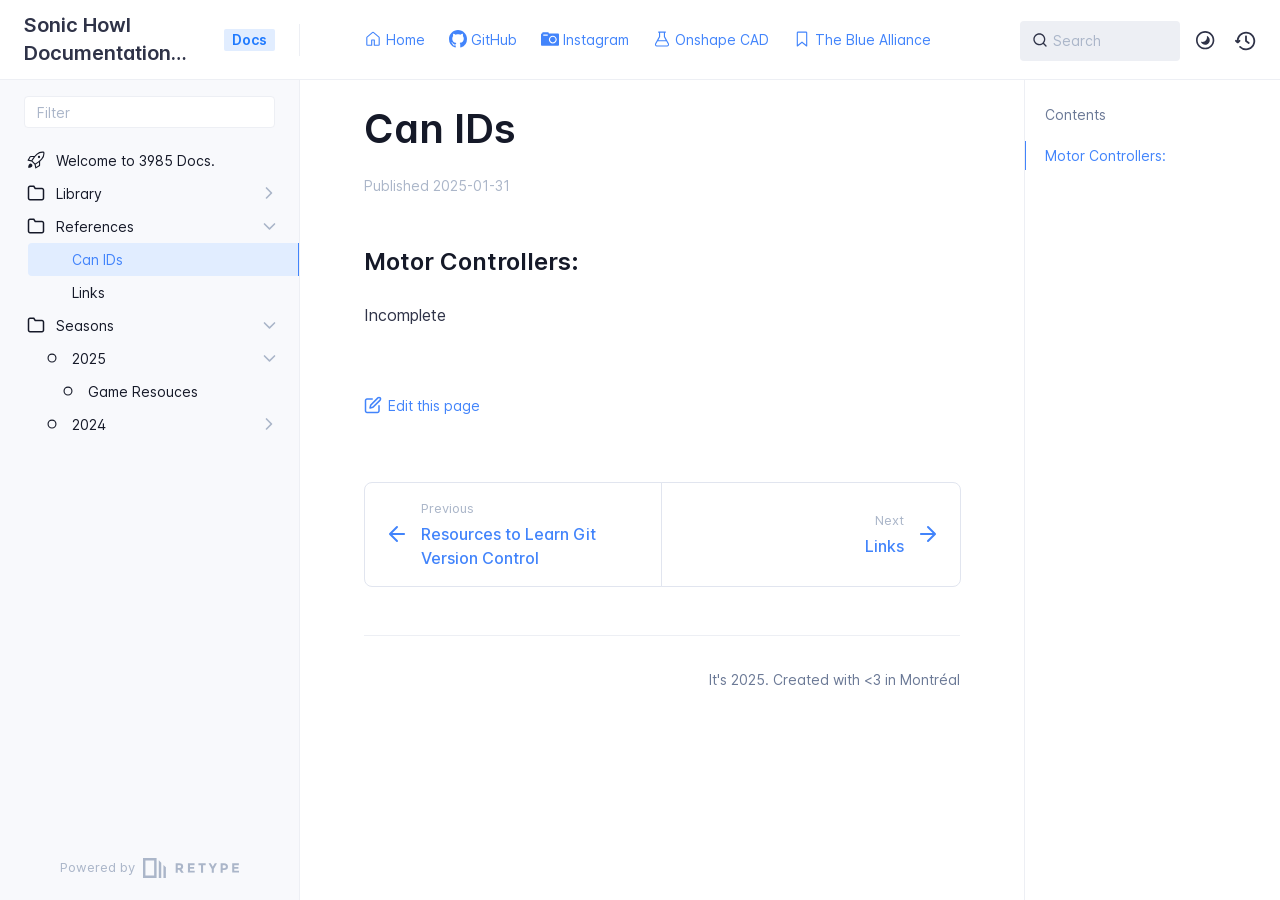
==== references/can-ids/index.html @ 354188f5 "Refreshes Retype-generated documentation. Process triggered by magnite5." ====
<!DOCTYPE html>
<html lang="en" class="h-full">
<head>
    <meta charset="UTF-8">
    <meta name="viewport" content="width=device-width,initial-scale=1">
    <meta name="turbo-cache-control" content="no-cache" data-turbo-track="reload" data-track-token="3.6.0.793923446191">

    <!-- See retype.com -->
    <meta name="generator" content="Retype 3.6.0">

    <!-- Primary Meta Tags -->
    <title>Can IDs</title>
    <meta name="title" content="Can IDs">
    <meta name="description" content="Incomplete">

    <!-- Canonical -->
    <link rel="canonical" href="https://docs.frc3985.ca/references/can-ids/">

    <!-- Open Graph / Facebook -->
    <meta property="og:type" content="website">
    <meta property="og:url" content="https://docs.frc3985.ca/references/can-ids/">
    <meta property="og:title" content="Can IDs">
    <meta property="og:description" content="Incomplete">

    <!-- Twitter -->
    <meta property="twitter:card" content="summary_large_image">
    <meta property="twitter:url" content="https://docs.frc3985.ca/references/can-ids/">
    <meta property="twitter:title" content="Can IDs">
    <meta property="twitter:description" content="Incomplete">

    <script data-cfasync="false">(function () { var el = document.documentElement, m = localStorage.getItem("doc_theme"), wm = window.matchMedia; if (m === "dark" || (!m && wm && wm("(prefers-color-scheme: dark)").matches)) { el.classList.add("dark") } else { el.classList.remove("dark") } })();</script>

    <link href="../../static/favicon.ico" rel="icon">
    <link href="../../resources/css/retype.css?v=3.6.0.793923446191" rel="stylesheet">

    <script data-cfasync="false" src="../../resources/js/config.js?v=3.6.0.793923446191" data-turbo-eval="false" defer></script>
    <script data-cfasync="false" src="../../resources/js/retype.js?v=3.6.0" data-turbo-eval="false" defer></script>
    <script id="lunr-js" data-cfasync="false" src="../../resources/js/lunr.js?v=3.6.0.793923446191" data-turbo-eval="false" defer></script>
</head>
<body>
    <div id="docs-app" class="relative text-base antialiased text-gray-700 bg-white font-body dark:bg-dark-850 dark:text-dark-300">
        <div class="absolute bottom-0 left-0 bg-gray-100 dark:bg-dark-800" style="top: 5rem; right: 50%"></div>
    
        <header id="docs-site-header" class="sticky top-0 z-30 flex w-full h-16 bg-white border-b border-gray-200 md:h-20 dark:bg-dark-850 dark:border-dark-650">
            <div class="container relative flex items-center justify-between pr-6 grow md:justify-start">
                <!-- Mobile menu button skeleton -->
                <button v-cloak class="skeleton docs-mobile-menu-button flex items-center justify-center shrink-0 overflow-hidden dark:text-white focus:outline-none rounded-full w-10 h-10 ml-3.5 md:hidden"><svg xmlns="http://www.w3.org/2000/svg" class="mb-px shrink-0" width="24" height="24" viewBox="0 0 24 24" role="presentation" style="margin-bottom: 0px;"><g fill="currentColor"><path d="M2 4h20v2H2zM2 11h20v2H2zM2 18h20v2H2z"></path></g></svg></button>
                <div v-cloak id="docs-sidebar-toggle"></div>
        
                <!-- Logo -->
                <div class="flex items-center justify-between h-full py-2 md:w-75">
                    <div class="flex items-center px-2 md:px-6">
                        <a id="docs-site-logo" href="../../" class="flex items-center leading-snug text-xl">
                            <span class="dark:text-white font-semibold line-clamp-1 md:line-clamp-2">Sonic Howl Documentation Page for First Robotics Competition</span>
                        </a><span class="hidden px-2 py-1 ml-4 text-sm font-semibold leading-none text-root-logo-label-text bg-root-logo-label-bg rounded-sm md:inline-block">Docs</span>
                    </div>
        
                    <span class="hidden h-8 border-r md:inline-block dark:border-dark-650"></span>
                </div>
        
                <div class="flex justify-between md:grow">
                    <!-- Top Nav -->
                    <nav class="hidden md:flex">
                        <ul class="flex flex-col mb-4 md:pl-16 md:mb-0 md:flex-row md:items-center">
                            <li class="mr-6">
                                <a class="py-2 md:mb-0 inline-flex items-center text-sm whitespace-nowrap transition-colors duration-200 ease-linear md:text-blue-500 dark:text-blue-400 hover:text-blue-800 dark:hover:text-blue-200" href="./">
                                    <svg xmlns="http://www.w3.org/2000/svg" class="mb-px mr-1" width="18" height="18" viewBox="0 0 24 24" role="presentation">
                                        <g fill="currentColor">
                                            <path d="M11.03 2.59a1.501 1.501 0 0 1 1.94 0l7.5 6.363a1.5 1.5 0 0 1 .53 1.144V19.5a1.5 1.5 0 0 1-1.5 1.5h-5.75a.75.75 0 0 1-.75-.75V14h-2v6.25a.75.75 0 0 1-.75.75H4.5A1.5 1.5 0 0 1 3 19.5v-9.403c0-.44.194-.859.53-1.144ZM12 3.734l-7.5 6.363V19.5h5v-6.25a.75.75 0 0 1 .75-.75h3.5a.75.75 0 0 1 .75.75v6.25h5v-9.403Z"/>
                                        </g>
                                    </svg>
                                    <span>Home</span>
                                </a>
                            </li>
                            <li class="mr-6">
                                <a class="py-2 md:mb-0 inline-flex items-center text-sm whitespace-nowrap transition-colors duration-200 ease-linear md:text-blue-500 dark:text-blue-400 hover:text-blue-800 dark:hover:text-blue-200" href="https://github.com/sonic-howl" target="_blank">
                                    <svg xmlns="http://www.w3.org/2000/svg" class="mb-px mr-1" width="18" height="18" viewBox="0 0 24 24" role="presentation">
                                        <g fill="currentColor">
                                            <symbol id="mark-github-icon-symbol" viewBox="0 0 16 16"><path d="M8 0c4.42 0 8 3.58 8 8a8.013 8.013 0 0 1-5.45 7.59c-.4.08-.55-.17-.55-.38 0-.27.01-1.13.01-2.2 0-.75-.25-1.23-.54-1.48 1.78-.2 3.65-.88 3.65-3.95 0-.88-.31-1.59-.82-2.15.08-.2.36-1.02-.08-2.12 0 0-.67-.22-2.2.82-.64-.18-1.32-.27-2-.27-.68 0-1.36.09-2 .27-1.53-1.03-2.2-.82-2.2-.82-.44 1.1-.16 1.92-.08 2.12-.51.56-.82 1.28-.82 2.15 0 3.06 1.86 3.75 3.64 3.95-.23.2-.44.55-.51 1.07-.46.21-1.61.55-2.33-.66-.15-.24-.6-.83-1.23-.82-.67.01-.27.38.01.53.34.19.73.9.82 1.13.16.45.68 1.31 2.69.94 0 .67.01 1.3.01 1.49 0 .21-.15.45-.55.38A7.995 7.995 0 0 1 0 8c0-4.42 3.58-8 8-8Z"/></symbol><use xlink:href="#mark-github-icon-symbol" />
                                        </g>
                                    </svg>
                                    <span>GitHub</span>
                                </a>
                            </li>
                            <li class="mr-6">
                                <a class="py-2 md:mb-0 inline-flex items-center text-sm whitespace-nowrap transition-colors duration-200 ease-linear md:text-blue-500 dark:text-blue-400 hover:text-blue-800 dark:hover:text-blue-200" href="https://www.instagram.com/sonichowl_3985/" target="_blank">
                                    <svg xmlns="http://www.w3.org/2000/svg" class="mb-px mr-1" width="18" height="18" viewBox="0 0 24 24" role="presentation">
                                        <g fill="currentColor">
                                            <symbol id="device-camera-icon-symbol" viewBox="0 0 16 16"><path d="M15 3c.55 0 1 .45 1 1v9c0 .55-.45 1-1 1H1c-.55 0-1-.45-1-1V4c0-.55.45-1 1-1 0-.55.45-1 1-1h4c.55 0 1 .45 1 1Zm-4.5 9c1.94 0 3.5-1.56 3.5-3.5S12.44 5 10.5 5 7 6.56 7 8.5 8.56 12 10.5 12ZM13 8.5c0 1.38-1.13 2.5-2.5 2.5S8 9.87 8 8.5 9.13 6 10.5 6 13 7.13 13 8.5ZM6 5V4H2v1Z"/></symbol><use xlink:href="#device-camera-icon-symbol" />
                                        </g>
                                    </svg>
                                    <span>Instagram</span>
                                </a>
                            </li>
                            <li class="mr-6">
                                <a class="py-2 md:mb-0 inline-flex items-center text-sm whitespace-nowrap transition-colors duration-200 ease-linear md:text-blue-500 dark:text-blue-400 hover:text-blue-800 dark:hover:text-blue-200" href="https://cad.onshape.com/documents?nodeId=629d4624a8f0a848cc29513c&resourceType=folder" target="_blank">
                                    <svg xmlns="http://www.w3.org/2000/svg" class="mb-px mr-1" width="18" height="18" viewBox="0 0 24 24" role="presentation">
                                        <g fill="currentColor">
                                            <path d="M8 8.807V3.5h-.563a.75.75 0 0 1 0-1.5h9.125a.75.75 0 0 1 0 1.5H16v5.307l5.125 9.301c.964 1.75-.302 3.892-2.299 3.892H5.174c-1.998 0-3.263-2.142-2.3-3.892ZM4.189 18.832a1.123 1.123 0 0 0 .985 1.668h13.652a1.123 1.123 0 0 0 .985-1.668L17.7 15H6.3ZM14.5 3.5h-5V9a.75.75 0 0 1-.093.362L7.127 13.5h9.746l-2.28-4.138A.75.75 0 0 1 14.5 9Z"/>
                                        </g>
                                    </svg>
                                    <span>Onshape CAD</span>
                                </a>
                            </li>
                            <li class="mr-6">
                                <a class="py-2 md:mb-0 inline-flex items-center text-sm whitespace-nowrap transition-colors duration-200 ease-linear md:text-blue-500 dark:text-blue-400 hover:text-blue-800 dark:hover:text-blue-200" href="https://www.thebluealliance.com/team/3985">
                                    <svg xmlns="http://www.w3.org/2000/svg" class="mb-px mr-1" width="18" height="18" viewBox="0 0 24 24" role="presentation">
                                        <g fill="currentColor">
                                            <path d="M5 3.75C5 2.784 5.784 2 6.75 2h10.5c.966 0 1.75.784 1.75 1.75v17.5a.75.75 0 0 1-1.218.586L12 17.21l-5.781 4.625A.75.75 0 0 1 5 21.25Zm1.75-.25a.25.25 0 0 0-.25.25v15.94l5.031-4.026a.749.749 0 0 1 .938 0L17.5 19.69V3.75a.25.25 0 0 0-.25-.25Z"/>
                                        </g>
                                    </svg>
                                    <span>The Blue Alliance</span>
                                </a>
                            </li>
        
                        </ul>
                    </nav>
        
                    <!-- Header Right Skeleton -->
                    <div v-cloak class="flex justify-end grow skeleton">
        
                        <!-- Search input mock -->
                        <div class="relative hidden w-40 lg:block lg:max-w-sm lg:ml-auto">
                            <div class="absolute flex items-center justify-center h-full pl-3 dark:text-dark-300">
                                <svg xmlns="http://www.w3.org/2000/svg" class="icon-base" width="16" height="16" viewBox="0 0 24 24" aria-labelledby="icon" role="presentation" style="margin-bottom: 1px;"><g fill="currentColor" ><path d="M21.71 20.29l-3.68-3.68A8.963 8.963 0 0020 11c0-4.96-4.04-9-9-9s-9 4.04-9 9 4.04 9 9 9c2.12 0 4.07-.74 5.61-1.97l3.68 3.68c.2.19.45.29.71.29s.51-.1.71-.29c.39-.39.39-1.03 0-1.42zM4 11c0-3.86 3.14-7 7-7s7 3.14 7 7c0 1.92-.78 3.66-2.04 4.93-.01.01-.02.01-.02.01-.01.01-.01.01-.01.02A6.98 6.98 0 0111 18c-3.86 0-7-3.14-7-7z" ></path></g></svg>
                            </div>
                            <input class="w-full h-10 placeholder-gray-400 transition-colors duration-200 ease-in bg-gray-200 border border-transparent rounded md:text-sm hover:bg-white hover:border-gray-300 focus:outline-none focus:bg-white focus:border-gray-500 dark:bg-dark-600 dark:border-dark-600 dark:placeholder-dark-400" style="padding: 0.625rem 0.75rem 0.625rem 2rem" type="text" placeholder="Search">
                        </div>
        
                        <!-- Mobile search button -->
                        <div class="flex items-center justify-center w-10 h-10 lg:hidden">
                            <svg xmlns="http://www.w3.org/2000/svg" class="shrink-0 icon-base" width="20" height="20" viewBox="0 0 24 24" aria-labelledby="icon" role="presentation" style="margin-bottom: 0px;"><g fill="currentColor" ><path d="M21.71 20.29l-3.68-3.68A8.963 8.963 0 0020 11c0-4.96-4.04-9-9-9s-9 4.04-9 9 4.04 9 9 9c2.12 0 4.07-.74 5.61-1.97l3.68 3.68c.2.19.45.29.71.29s.51-.1.71-.29c.39-.39.39-1.03 0-1.42zM4 11c0-3.86 3.14-7 7-7s7 3.14 7 7c0 1.92-.78 3.66-2.04 4.93-.01.01-.02.01-.02.01-.01.01-.01.01-.01.02A6.98 6.98 0 0111 18c-3.86 0-7-3.14-7-7z" ></path></g></svg>
                        </div>
        
                        <!-- Dark mode switch placeholder -->
                        <div class="w-10 h-10 lg:ml-2"></div>
        
                        <!-- History button -->
                        <div class="flex items-center justify-center w-10 h-10" style="margin-right: -0.625rem;">
                            <svg xmlns="http://www.w3.org/2000/svg" class="shrink-0 icon-base" width="22" height="22" viewBox="0 0 24 24" aria-labelledby="icon" role="presentation" style="margin-bottom: 0px;"><g fill="currentColor" ><g ><path d="M12.01 6.01c-.55 0-1 .45-1 1V12a1 1 0 00.4.8l3 2.22a.985.985 0 001.39-.2.996.996 0 00-.21-1.4l-2.6-1.92V7.01c.02-.55-.43-1-.98-1z"></path><path d="M12.01 1.91c-5.33 0-9.69 4.16-10.05 9.4l-.29-.26a.997.997 0 10-1.34 1.48l1.97 1.79c.19.17.43.26.67.26s.48-.09.67-.26l1.97-1.79a.997.997 0 10-1.34-1.48l-.31.28c.34-4.14 3.82-7.41 8.05-7.41 4.46 0 8.08 3.63 8.08 8.09s-3.63 8.08-8.08 8.08c-2.18 0-4.22-.85-5.75-2.4a.996.996 0 10-1.42 1.4 10.02 10.02 0 007.17 2.99c5.56 0 10.08-4.52 10.08-10.08.01-5.56-4.52-10.09-10.08-10.09z"></path></g></g></svg>
                        </div>
                    </div>
        
                    <div v-cloak class="flex justify-end grow">
                        <div id="docs-mobile-search-button"></div>
                        <doc-search-desktop></doc-search-desktop>
        
                        <doc-theme-switch class="lg:ml-2"></doc-theme-switch>
                        <doc-history></doc-history>
                    </div>
                </div>
            </div>
        </header>
    
        <div class="container relative flex bg-white">
            <!-- Sidebar Skeleton -->
            <div v-cloak class="fixed flex flex-col shrink-0 duration-300 ease-in-out bg-gray-100 border-gray-200 sidebar top-20 w-75 border-r h-screen md:sticky transition-transform skeleton dark:bg-dark-800 dark:border-dark-650">
            
                <!-- Render this div, if config.showSidebarFilter is `true` -->
                <div class="flex items-center h-16 px-6">
                    <input class="w-full h-8 px-3 py-2 transition-colors duration-200 ease-linear bg-white border border-gray-200 rounded shadow-none text-sm focus:outline-none focus:border-gray-600 dark:bg-dark-600 dark:border-dark-600" type="text" placeholder="Filter">
                </div>
            
                <div class="pl-6 mt-1 mb-4">
                    <div class="w-32 h-3 mb-4 bg-gray-200 rounded-full loading dark:bg-dark-600"></div>
                    <div class="w-48 h-3 mb-4 bg-gray-200 rounded-full loading dark:bg-dark-600"></div>
                    <div class="w-40 h-3 mb-4 bg-gray-200 rounded-full loading dark:bg-dark-600"></div>
                    <div class="w-32 h-3 mb-4 bg-gray-200 rounded-full loading dark:bg-dark-600"></div>
                    <div class="w-48 h-3 mb-4 bg-gray-200 rounded-full loading dark:bg-dark-600"></div>
                    <div class="w-40 h-3 mb-4 bg-gray-200 rounded-full loading dark:bg-dark-600"></div>
                </div>
            
                <div class="shrink-0 mt-auto bg-transparent dark:border-dark-650">
                    <a class="flex items-center justify-center flex-nowrap h-16 text-gray-400 dark:text-dark-400 hover:text-gray-700 dark:hover:text-dark-300 transition-colors duration-150 ease-in docs-powered-by" target="_blank" href="https://retype.com/" rel="noopener">
                        <span class="text-xs whitespace-nowrap">Powered by</span>
                        <svg xmlns="http://www.w3.org/2000/svg" class="ml-2" fill="currentColor" width="96" height="20" overflow="visible"><path d="M0 0v20h13.59V0H0zm11.15 17.54H2.44V2.46h8.71v15.08zM15.8 20h2.44V4.67L15.8 2.22zM20.45 6.89V20h2.44V9.34z"/><g><path d="M40.16 8.44c0 1.49-.59 2.45-1.75 2.88l2.34 3.32h-2.53l-2.04-2.96h-1.43v2.96h-2.06V5.36h3.5c1.43 0 2.46.24 3.07.73s.9 1.27.9 2.35zm-2.48 1.1c.26-.23.38-.59.38-1.09 0-.5-.13-.84-.4-1.03s-.73-.28-1.39-.28h-1.54v2.75h1.5c.72 0 1.2-.12 1.45-.35zM51.56 5.36V7.2h-4.59v1.91h4.13v1.76h-4.13v1.92h4.74v1.83h-6.79V5.36h6.64zM60.09 7.15v7.48h-2.06V7.15h-2.61V5.36h7.28v1.79h-2.61zM70.81 14.64h-2.06v-3.66l-3.19-5.61h2.23l1.99 3.45 1.99-3.45H74l-3.19 5.61v3.66zM83.99 6.19c.65.55.97 1.4.97 2.55s-.33 1.98-1 2.51-1.68.8-3.04.8h-1.23v2.59h-2.06V5.36h3.26c1.42 0 2.45.28 3.1.83zm-1.51 3.65c.25-.28.37-.69.37-1.22s-.16-.92-.48-1.14c-.32-.23-.82-.34-1.5-.34H79.7v3.12h1.38c.68 0 1.15-.14 1.4-.42zM95.85 5.36V7.2h-4.59v1.91h4.13v1.76h-4.13v1.92H96v1.83h-6.79V5.36h6.64z"/></g></svg>
                    </a>
                </div>
            </div>
            
            <!-- Sidebar component -->
            <doc-sidebar v-cloak>
                <template #sidebar-footer>
                    <div class="shrink-0 mt-auto border-t md:bg-transparent md:border-none dark:border-dark-650">
            
                        <div class="py-3 px-6 md:hidden border-b dark:border-dark-650">
                            <nav>
                                <ul class="flex flex-wrap justify-center items-center">
                                    <li class="mr-6">
                                        <a class="block py-1 inline-flex items-center text-sm whitespace-nowrap transition-colors duration-200 ease-linear md:text-blue-500 dark:text-blue-400 hover:text-blue-800 dark:hover:text-blue-200" href="./">
                                            <svg xmlns="http://www.w3.org/2000/svg" class="mb-px mr-1" width="18" height="18" viewBox="0 0 24 24" role="presentation">
                                                <g fill="currentColor">
                                                    <path d="M11.03 2.59a1.501 1.501 0 0 1 1.94 0l7.5 6.363a1.5 1.5 0 0 1 .53 1.144V19.5a1.5 1.5 0 0 1-1.5 1.5h-5.75a.75.75 0 0 1-.75-.75V14h-2v6.25a.75.75 0 0 1-.75.75H4.5A1.5 1.5 0 0 1 3 19.5v-9.403c0-.44.194-.859.53-1.144ZM12 3.734l-7.5 6.363V19.5h5v-6.25a.75.75 0 0 1 .75-.75h3.5a.75.75 0 0 1 .75.75v6.25h5v-9.403Z"/>
                                                </g>
                                            </svg>
                                            <span>Home</span>
                                        </a>
                                    </li>
                                    <li class="mr-6">
                                        <a class="block py-1 inline-flex items-center text-sm whitespace-nowrap transition-colors duration-200 ease-linear md:text-blue-500 dark:text-blue-400 hover:text-blue-800 dark:hover:text-blue-200" href="https://github.com/sonic-howl" target="_blank">
                                            <svg xmlns="http://www.w3.org/2000/svg" class="mb-px mr-1" width="18" height="18" viewBox="0 0 24 24" role="presentation">
                                                <g fill="currentColor">
                                                    <symbol id="mark-github-icon-symbol" viewBox="0 0 16 16"><path d="M8 0c4.42 0 8 3.58 8 8a8.013 8.013 0 0 1-5.45 7.59c-.4.08-.55-.17-.55-.38 0-.27.01-1.13.01-2.2 0-.75-.25-1.23-.54-1.48 1.78-.2 3.65-.88 3.65-3.95 0-.88-.31-1.59-.82-2.15.08-.2.36-1.02-.08-2.12 0 0-.67-.22-2.2.82-.64-.18-1.32-.27-2-.27-.68 0-1.36.09-2 .27-1.53-1.03-2.2-.82-2.2-.82-.44 1.1-.16 1.92-.08 2.12-.51.56-.82 1.28-.82 2.15 0 3.06 1.86 3.75 3.64 3.95-.23.2-.44.55-.51 1.07-.46.21-1.61.55-2.33-.66-.15-.24-.6-.83-1.23-.82-.67.01-.27.38.01.53.34.19.73.9.82 1.13.16.45.68 1.31 2.69.94 0 .67.01 1.3.01 1.49 0 .21-.15.45-.55.38A7.995 7.995 0 0 1 0 8c0-4.42 3.58-8 8-8Z"/></symbol><use xlink:href="#mark-github-icon-symbol" />
                                                </g>
                                            </svg>
                                            <span>GitHub</span>
                                        </a>
                                    </li>
                                    <li class="mr-6">
                                        <a class="block py-1 inline-flex items-center text-sm whitespace-nowrap transition-colors duration-200 ease-linear md:text-blue-500 dark:text-blue-400 hover:text-blue-800 dark:hover:text-blue-200" href="https://www.instagram.com/sonichowl_3985/" target="_blank">
                                            <svg xmlns="http://www.w3.org/2000/svg" class="mb-px mr-1" width="18" height="18" viewBox="0 0 24 24" role="presentation">
                                                <g fill="currentColor">
                                                    <symbol id="device-camera-icon-symbol" viewBox="0 0 16 16"><path d="M15 3c.55 0 1 .45 1 1v9c0 .55-.45 1-1 1H1c-.55 0-1-.45-1-1V4c0-.55.45-1 1-1 0-.55.45-1 1-1h4c.55 0 1 .45 1 1Zm-4.5 9c1.94 0 3.5-1.56 3.5-3.5S12.44 5 10.5 5 7 6.56 7 8.5 8.56 12 10.5 12ZM13 8.5c0 1.38-1.13 2.5-2.5 2.5S8 9.87 8 8.5 9.13 6 10.5 6 13 7.13 13 8.5ZM6 5V4H2v1Z"/></symbol><use xlink:href="#device-camera-icon-symbol" />
                                                </g>
                                            </svg>
                                            <span>Instagram</span>
                                        </a>
                                    </li>
                                    <li class="mr-6">
                                        <a class="block py-1 inline-flex items-center text-sm whitespace-nowrap transition-colors duration-200 ease-linear md:text-blue-500 dark:text-blue-400 hover:text-blue-800 dark:hover:text-blue-200" href="https://cad.onshape.com/documents?nodeId=629d4624a8f0a848cc29513c&resourceType=folder" target="_blank">
                                            <svg xmlns="http://www.w3.org/2000/svg" class="mb-px mr-1" width="18" height="18" viewBox="0 0 24 24" role="presentation">
                                                <g fill="currentColor">
                                                    <path d="M8 8.807V3.5h-.563a.75.75 0 0 1 0-1.5h9.125a.75.75 0 0 1 0 1.5H16v5.307l5.125 9.301c.964 1.75-.302 3.892-2.299 3.892H5.174c-1.998 0-3.263-2.142-2.3-3.892ZM4.189 18.832a1.123 1.123 0 0 0 .985 1.668h13.652a1.123 1.123 0 0 0 .985-1.668L17.7 15H6.3ZM14.5 3.5h-5V9a.75.75 0 0 1-.093.362L7.127 13.5h9.746l-2.28-4.138A.75.75 0 0 1 14.5 9Z"/>
                                                </g>
                                            </svg>
                                            <span>Onshape CAD</span>
                                        </a>
                                    </li>
                                    <li class="mr-6">
                                        <a class="block py-1 inline-flex items-center text-sm whitespace-nowrap transition-colors duration-200 ease-linear md:text-blue-500 dark:text-blue-400 hover:text-blue-800 dark:hover:text-blue-200" href="https://www.thebluealliance.com/team/3985">
                                            <svg xmlns="http://www.w3.org/2000/svg" class="mb-px mr-1" width="18" height="18" viewBox="0 0 24 24" role="presentation">
                                                <g fill="currentColor">
                                                    <path d="M5 3.75C5 2.784 5.784 2 6.75 2h10.5c.966 0 1.75.784 1.75 1.75v17.5a.75.75 0 0 1-1.218.586L12 17.21l-5.781 4.625A.75.75 0 0 1 5 21.25Zm1.75-.25a.25.25 0 0 0-.25.25v15.94l5.031-4.026a.749.749 0 0 1 .938 0L17.5 19.69V3.75a.25.25 0 0 0-.25-.25Z"/>
                                                </g>
                                            </svg>
                                            <span>The Blue Alliance</span>
                                        </a>
                                    </li>
            
                                </ul>
                            </nav>
                        </div>
            
                        <a class="flex items-center justify-center flex-nowrap h-16 text-gray-400 dark:text-dark-400 hover:text-gray-700 dark:hover:text-dark-300 transition-colors duration-150 ease-in docs-powered-by" target="_blank" href="https://retype.com/" rel="noopener">
                            <span class="text-xs whitespace-nowrap">Powered by</span>
                            <svg xmlns="http://www.w3.org/2000/svg" class="ml-2" fill="currentColor" width="96" height="20" overflow="visible"><path d="M0 0v20h13.59V0H0zm11.15 17.54H2.44V2.46h8.71v15.08zM15.8 20h2.44V4.67L15.8 2.22zM20.45 6.89V20h2.44V9.34z"/><g><path d="M40.16 8.44c0 1.49-.59 2.45-1.75 2.88l2.34 3.32h-2.53l-2.04-2.96h-1.43v2.96h-2.06V5.36h3.5c1.43 0 2.46.24 3.07.73s.9 1.27.9 2.35zm-2.48 1.1c.26-.23.38-.59.38-1.09 0-.5-.13-.84-.4-1.03s-.73-.28-1.39-.28h-1.54v2.75h1.5c.72 0 1.2-.12 1.45-.35zM51.56 5.36V7.2h-4.59v1.91h4.13v1.76h-4.13v1.92h4.74v1.83h-6.79V5.36h6.64zM60.09 7.15v7.48h-2.06V7.15h-2.61V5.36h7.28v1.79h-2.61zM70.81 14.64h-2.06v-3.66l-3.19-5.61h2.23l1.99 3.45 1.99-3.45H74l-3.19 5.61v3.66zM83.99 6.19c.65.55.97 1.4.97 2.55s-.33 1.98-1 2.51-1.68.8-3.04.8h-1.23v2.59h-2.06V5.36h3.26c1.42 0 2.45.28 3.1.83zm-1.51 3.65c.25-.28.37-.69.37-1.22s-.16-.92-.48-1.14c-.32-.23-.82-.34-1.5-.34H79.7v3.12h1.38c.68 0 1.15-.14 1.4-.42zM95.85 5.36V7.2h-4.59v1.91h4.13v1.76h-4.13v1.92H96v1.83h-6.79V5.36h6.64z"/></g></svg>
                        </a>
                    </div>
                </template>
            </doc-sidebar>
    
            <div class="grow min-w-0 dark:bg-dark-850">
                <!-- Render "toolbar" template here on api pages --><!-- Render page content -->
                <div class="flex">
                    <div class="min-w-0 p-4 grow md:px-16">
                        <main class="relative pb-12 lg:pt-2">
                            <div class="docs-markdown" id="docs-content">
                                <!-- Rendered if sidebar right is enabled -->
                                <div id="docs-sidebar-right-toggle"></div>
                                <!-- Page content  -->
<doc-anchor-target id="can-ids" class="break-words">
    <h1>
        <doc-anchor-trigger class="header-anchor-trigger" to="#can-ids">#</doc-anchor-trigger>
        <span>Can IDs</span>
    </h1>
</doc-anchor-target>
<div class="-mt-3 mb-12 flex flex-wrap text-sm text-gray-400 dark:text-dark-350 items-center">
    <div class="flex items-center shrink-0">Published&nbsp;<span>2025-01-31</span></div>
</div>

<doc-anchor-target id="motor-controllers">
    <h3>
        <doc-anchor-trigger class="header-anchor-trigger" to="#motor-controllers">#</doc-anchor-trigger>
        <span>Motor Controllers:</span>
    </h3>
</doc-anchor-target>
<p>Incomplete</p>

                                
                                <!-- Required only on API pages -->
                                <doc-toolbar-member-filter-no-results></doc-toolbar-member-filter-no-results>
                            </div>
                            <footer class="clear-both">
                                <div class="flex flex-wrap items-center justify-between mt-14">
                                    <a class="my-2.5 inline-flex items-center text-sm whitespace-nowrap text-blue-500 dark:text-blue-400 hover:text-blue-700 hover:underline" href="https://github.com/sonic-howl/frc3985.ca/edit/main/references/can-ids.md" target="_blank" rel="noopener">
                                        <svg class="mr-1.5" xmlns="http://www.w3.org/2000/svg" width="18" height="18" viewBox="0 0 24 24" fill="currentColor" overflow="visible"><path d="M20 12c-.55 0-1 .45-1 1v7c0 .55-.45 1-1 1H4c-.55 0-1-.45-1-1V6c0-.55.45-1 1-1h7c.55 0 1-.45 1-1s-.45-1-1-1H4C2.35 3 1 4.35 1 6v14c0 1.65 1.35 3 3 3h14c1.65 0 3-1.35 3-3v-7c0-.55-.45-1-1-1z" /><path d="M22.21 1.79c-1.18-1.18-3.24-1.18-4.41 0l-9.5 9.5c-.13.13-.22.29-.26.46l-1 4c-.08.34.01.7.26.95.18.2.44.3.7.3.08 0 .16-.01.24-.03l4-1c.18-.04.34-.13.46-.26l9.5-9.5c1.22-1.22 1.22-3.2.01-4.42zm-1.42 3l-9.3 9.3-2.11.53.53-2.11 9.3-9.3c.42-.42 1.16-.42 1.59 0 .43.43.43 1.15-.01 1.58z" /><path fill="none" d="M0 0h24v24H0z" /></svg>
                                        <span>Edit this page</span>
                                    </a>
                                </div>
                            
                                <nav class="flex mt-14">
                                    <div class="w-1/2">
                                        <a class="px-5 py-4 h-full flex items-center break-normal font-medium text-blue-500 dark:text-blue-400 border border-gray-300 hover:border-gray-400 dark:border-dark-650 dark:hover:border-dark-450 rounded-l-lg transition-colors duration-150 relative hover:z-5" href="../../library/software/git/learning_git/">
                                            <svg xmlns="http://www.w3.org/2000/svg" class="mr-3" width="24" height="24" viewBox="0 0 24 24" fill="currentColor" overflow="visible"><path d="M19 11H7.41l5.29-5.29a.996.996 0 10-1.41-1.41l-7 7a1 1 0 000 1.42l7 7a1.024 1.024 0 001.42-.01.996.996 0 000-1.41L7.41 13H19c.55 0 1-.45 1-1s-.45-1-1-1z" /><path fill="none" d="M0 0h24v24H0z" /></svg>
                                            <span>
                                                <span class="block text-xs font-normal text-gray-400 dark:text-dark-400">Previous</span>
                                                <span class="block mt-1">Resources to Learn Git Version Control</span>
                                            </span>
                                        </a>
                                    </div>
                            
                                    <div class="w-1/2">
                                        <a class="px-5 py-4 -mx-px h-full flex items-center justify-end break-normal font-medium text-blue-500 dark:text-blue-400 border border-gray-300 hover:border-gray-400 dark:border-dark-650 dark:hover:border-dark-450 rounded-r-lg transition-colors duration-150 relative hover:z-5" href="../../references/links/">
                                            <span>
                                                <span class="block text-xs font-normal text-right text-gray-400 dark:text-dark-400">Next</span>
                                                <span class="block mt-1">Links</span>
                                            </span>
                                            <svg xmlns="http://www.w3.org/2000/svg" class="ml-3" width="24" height="24" viewBox="0 0 24 24" fill="currentColor" overflow="visible"><path d="M19.92 12.38a1 1 0 00-.22-1.09l-7-7a.996.996 0 10-1.41 1.41l5.3 5.3H5c-.55 0-1 .45-1 1s.45 1 1 1h11.59l-5.29 5.29a.996.996 0 000 1.41c.19.2.44.3.7.3s.51-.1.71-.29l7-7c.09-.09.16-.21.21-.33z" /><path fill="none" d="M0 0h24v24H0z" /></svg>
                                        </a>
                                    </div>
                                </nav>
                            </footer>
                        </main>
                
                        <div class="border-t dark:border-dark-650 pt-6 mb-8">
                            <footer class="flex flex-wrap items-center justify-between">
                                <div>
                                    <ul class="flex flex-wrap items-center text-sm">
                                    </ul>
                                </div>
                                <div class="docs-copyright py-2 text-gray-500 dark:text-dark-350 text-sm leading-relaxed"><p>It&#x27;s 2025. Created with &lt;3 in Montréal</p></div>
                            </footer>
                        </div>
                    </div>
                
                    <!-- Rendered if sidebar right is enabled -->
                    <!-- Sidebar right skeleton-->
                    <div v-cloak class="fixed top-0 bottom-0 right-0 translate-x-full bg-white border-gray-200 lg:sticky lg:border-l lg:shrink-0 lg:pt-6 lg:transform-none sm:w-1/2 lg:w-64 lg:z-0 md:w-104 sidebar-right skeleton dark:bg-dark-850 dark:border-dark-650">
                        <div class="pl-5">
                            <div class="w-32 h-3 mb-4 bg-gray-200 dark:bg-dark-600 rounded-full loading"></div>
                            <div class="w-48 h-3 mb-4 bg-gray-200 dark:bg-dark-600 rounded-full loading"></div>
                            <div class="w-40 h-3 mb-4 bg-gray-200 dark:bg-dark-600 rounded-full loading"></div>
                        </div>
                    </div>
                
                    <!-- User should be able to hide sidebar right -->
                    <doc-sidebar-right v-cloak></doc-sidebar-right>
                </div>

            </div>
        </div>
    
        <doc-search-mobile></doc-search-mobile>
        <doc-back-to-top></doc-back-to-top>
    </div>


    <div id="docs-overlay-target"></div>

    <script data-cfasync="false">window.__DOCS__ = { "title": "Can IDs", level: 2, icon: "file", hasPrism: false, hasMermaid: false, hasMath: false, tocDepth: 23 }</script>
</body>
</html>
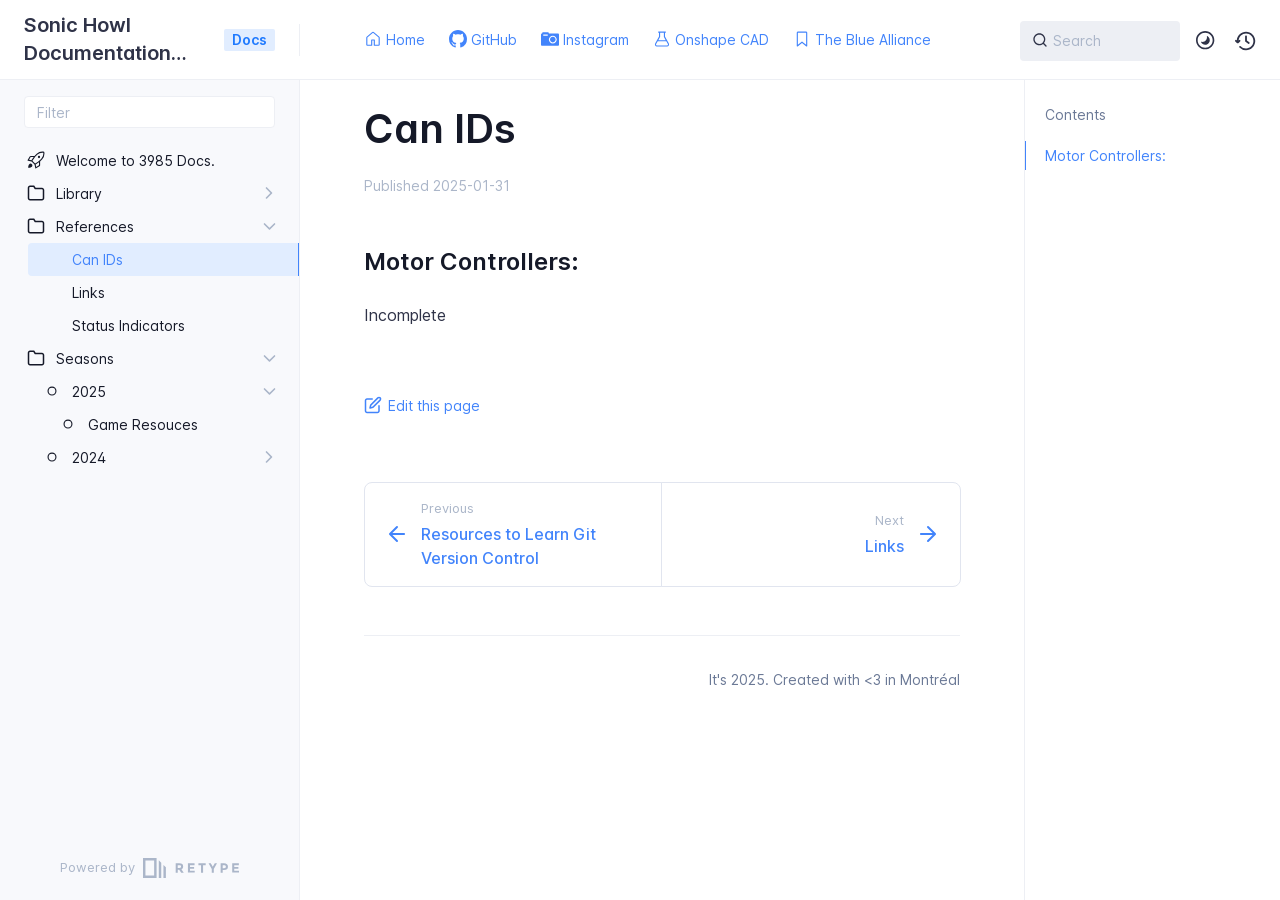
==== commit f4053b25: "Refreshes Retype-generated documentation. Process triggered by magnite5." ====
--- a/references/can-ids/index.html
+++ b/references/can-ids/index.html
@@ -3,7 +3,7 @@
 <head>
     <meta charset="UTF-8">
     <meta name="viewport" content="width=device-width,initial-scale=1">
-    <meta name="turbo-cache-control" content="no-cache" data-turbo-track="reload" data-track-token="3.6.0.793923446191">
+    <meta name="turbo-cache-control" content="no-cache" data-turbo-track="reload" data-track-token="3.6.0.793923495820">
 
     <!-- See retype.com -->
     <meta name="generator" content="Retype 3.6.0">
@@ -31,11 +31,11 @@
     <script data-cfasync="false">(function () { var el = document.documentElement, m = localStorage.getItem("doc_theme"), wm = window.matchMedia; if (m === "dark" || (!m && wm && wm("(prefers-color-scheme: dark)").matches)) { el.classList.add("dark") } else { el.classList.remove("dark") } })();</script>
 
     <link href="../../static/favicon.ico" rel="icon">
-    <link href="../../resources/css/retype.css?v=3.6.0.793923446191" rel="stylesheet">
-
-    <script data-cfasync="false" src="../../resources/js/config.js?v=3.6.0.793923446191" data-turbo-eval="false" defer></script>
+    <link href="../../resources/css/retype.css?v=3.6.0.793923495820" rel="stylesheet">
+
+    <script data-cfasync="false" src="../../resources/js/config.js?v=3.6.0.793923495820" data-turbo-eval="false" defer></script>
     <script data-cfasync="false" src="../../resources/js/retype.js?v=3.6.0" data-turbo-eval="false" defer></script>
-    <script id="lunr-js" data-cfasync="false" src="../../resources/js/lunr.js?v=3.6.0.793923446191" data-turbo-eval="false" defer></script>
+    <script id="lunr-js" data-cfasync="false" src="../../resources/js/lunr.js?v=3.6.0.793923495820" data-turbo-eval="false" defer></script>
 </head>
 <body>
     <div id="docs-app" class="relative text-base antialiased text-gray-700 bg-white font-body dark:bg-dark-850 dark:text-dark-300">
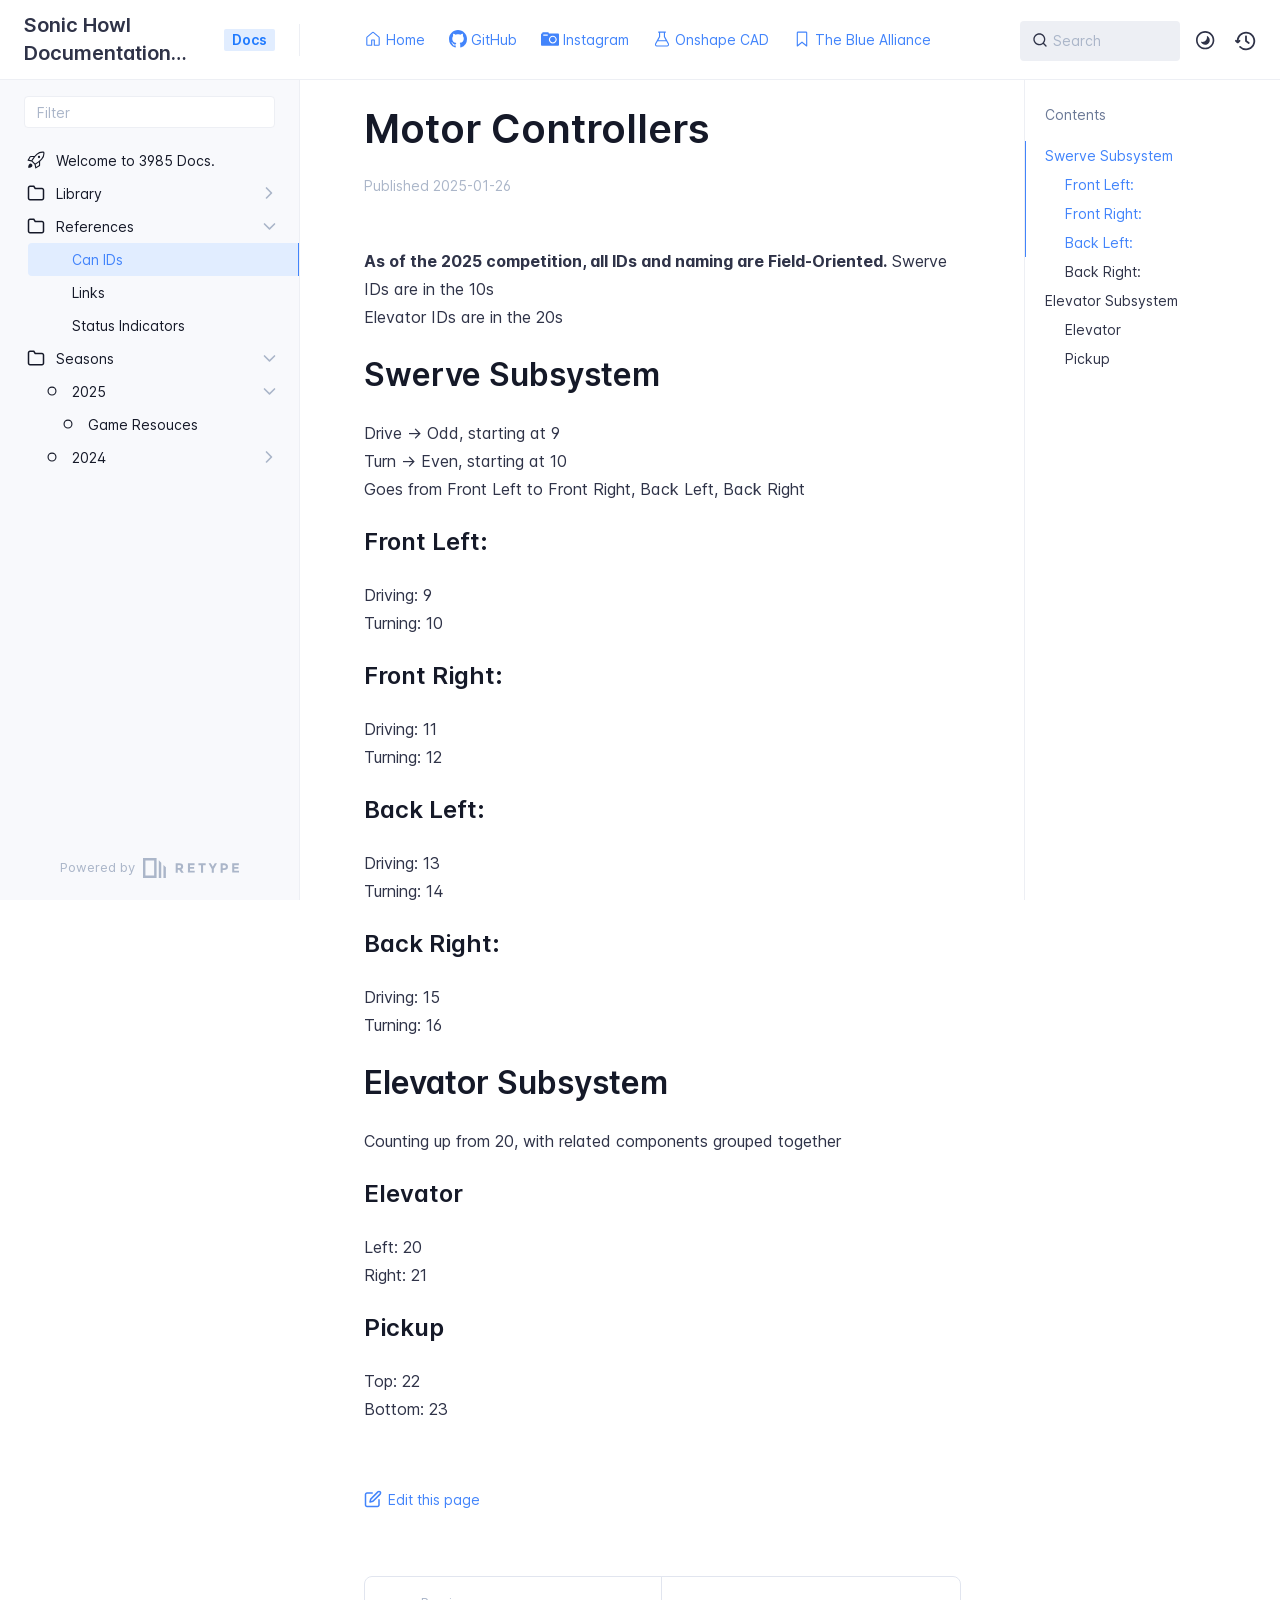
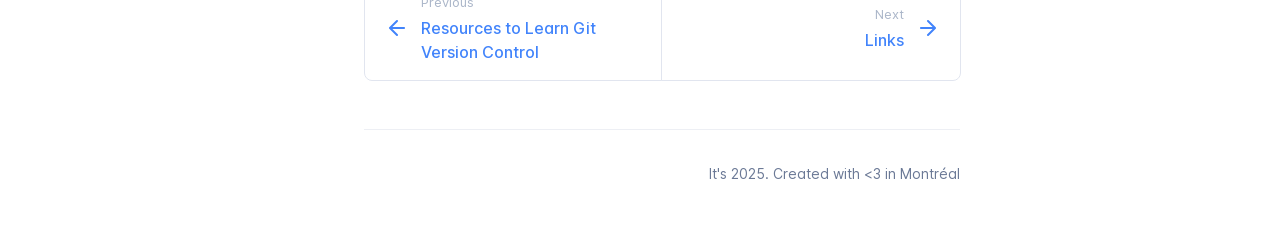
==== commit 9b9ef6ce: "Refreshes Retype-generated documentation. Process triggered by magnite5." ====
--- a/references/can-ids/index.html
+++ b/references/can-ids/index.html
@@ -3,15 +3,15 @@
 <head>
     <meta charset="UTF-8">
     <meta name="viewport" content="width=device-width,initial-scale=1">
-    <meta name="turbo-cache-control" content="no-cache" data-turbo-track="reload" data-track-token="3.6.0.793923495820">
+    <meta name="turbo-cache-control" content="no-cache" data-turbo-track="reload" data-track-token="3.6.0.793924695960">
 
     <!-- See retype.com -->
     <meta name="generator" content="Retype 3.6.0">
 
     <!-- Primary Meta Tags -->
-    <title>Can IDs</title>
-    <meta name="title" content="Can IDs">
-    <meta name="description" content="Incomplete">
+    <title>Motor Controllers</title>
+    <meta name="title" content="Motor Controllers">
+    <meta name="description" content="As of the 2025 competition, all IDs and naming are Field-Oriented. Swerve IDs are in the 10s Elevator IDs are in the 20s ">
 
     <!-- Canonical -->
     <link rel="canonical" href="https://docs.frc3985.ca/references/can-ids/">
@@ -19,23 +19,23 @@
     <!-- Open Graph / Facebook -->
     <meta property="og:type" content="website">
     <meta property="og:url" content="https://docs.frc3985.ca/references/can-ids/">
-    <meta property="og:title" content="Can IDs">
-    <meta property="og:description" content="Incomplete">
+    <meta property="og:title" content="Motor Controllers">
+    <meta property="og:description" content="As of the 2025 competition, all IDs and naming are Field-Oriented. Swerve IDs are in the 10s Elevator IDs are in the 20s ">
 
     <!-- Twitter -->
     <meta property="twitter:card" content="summary_large_image">
     <meta property="twitter:url" content="https://docs.frc3985.ca/references/can-ids/">
-    <meta property="twitter:title" content="Can IDs">
-    <meta property="twitter:description" content="Incomplete">
+    <meta property="twitter:title" content="Motor Controllers">
+    <meta property="twitter:description" content="As of the 2025 competition, all IDs and naming are Field-Oriented. Swerve IDs are in the 10s Elevator IDs are in the 20s ">
 
     <script data-cfasync="false">(function () { var el = document.documentElement, m = localStorage.getItem("doc_theme"), wm = window.matchMedia; if (m === "dark" || (!m && wm && wm("(prefers-color-scheme: dark)").matches)) { el.classList.add("dark") } else { el.classList.remove("dark") } })();</script>
 
     <link href="../../static/favicon.ico" rel="icon">
-    <link href="../../resources/css/retype.css?v=3.6.0.793923495820" rel="stylesheet">
-
-    <script data-cfasync="false" src="../../resources/js/config.js?v=3.6.0.793923495820" data-turbo-eval="false" defer></script>
+    <link href="../../resources/css/retype.css?v=3.6.0.793924695960" rel="stylesheet">
+
+    <script data-cfasync="false" src="../../resources/js/config.js?v=3.6.0.793924695960" data-turbo-eval="false" defer></script>
     <script data-cfasync="false" src="../../resources/js/retype.js?v=3.6.0" data-turbo-eval="false" defer></script>
-    <script id="lunr-js" data-cfasync="false" src="../../resources/js/lunr.js?v=3.6.0.793923495820" data-turbo-eval="false" defer></script>
+    <script id="lunr-js" data-cfasync="false" src="../../resources/js/lunr.js?v=3.6.0.793924695960" data-turbo-eval="false" defer></script>
 </head>
 <body>
     <div id="docs-app" class="relative text-base antialiased text-gray-700 bg-white font-body dark:bg-dark-850 dark:text-dark-300">
@@ -258,23 +258,83 @@
                                 <!-- Rendered if sidebar right is enabled -->
                                 <div id="docs-sidebar-right-toggle"></div>
                                 <!-- Page content  -->
-<doc-anchor-target id="can-ids" class="break-words">
+<doc-anchor-target id="motor-controllers" class="break-words">
     <h1>
-        <doc-anchor-trigger class="header-anchor-trigger" to="#can-ids">#</doc-anchor-trigger>
-        <span>Can IDs</span>
+        <doc-anchor-trigger class="header-anchor-trigger" to="#motor-controllers">#</doc-anchor-trigger>
+        <span>Motor Controllers</span>
     </h1>
 </doc-anchor-target>
 <div class="-mt-3 mb-12 flex flex-wrap text-sm text-gray-400 dark:text-dark-350 items-center">
-    <div class="flex items-center shrink-0">Published&nbsp;<span>2025-01-31</span></div>
+    <div class="flex items-center shrink-0">Published&nbsp;<span>2025-01-26</span></div>
 </div>
 
-<doc-anchor-target id="motor-controllers">
-    <h3>
-        <doc-anchor-trigger class="header-anchor-trigger" to="#motor-controllers">#</doc-anchor-trigger>
-        <span>Motor Controllers:</span>
-    </h3>
-</doc-anchor-target>
-<p>Incomplete</p>
+<p><strong>As of the 2025 competition, all IDs and naming are Field-Oriented.</strong>
+Swerve IDs are in the 10s <br>
+Elevator IDs are in the 20s <br></p>
+<doc-anchor-target id="swerve-subsystem">
+    <h2>
+        <doc-anchor-trigger class="header-anchor-trigger" to="#swerve-subsystem">#</doc-anchor-trigger>
+        <span>Swerve Subsystem</span>
+    </h2>
+</doc-anchor-target>
+<p>Drive -&gt; Odd, starting at 9 <br>
+Turn -&gt; Even, starting at 10 <br>
+Goes from Front Left to Front Right, Back Left, Back Right <br></p>
+<doc-anchor-target id="front-left">
+    <h3>
+        <doc-anchor-trigger class="header-anchor-trigger" to="#front-left">#</doc-anchor-trigger>
+        <span>Front Left:</span>
+    </h3>
+</doc-anchor-target>
+<p>Driving: 9 <br>
+Turning: 10 <br></p>
+<doc-anchor-target id="front-right">
+    <h3>
+        <doc-anchor-trigger class="header-anchor-trigger" to="#front-right">#</doc-anchor-trigger>
+        <span>Front Right:</span>
+    </h3>
+</doc-anchor-target>
+<p>Driving: 11 <br>
+Turning: 12 <br></p>
+<doc-anchor-target id="back-left">
+    <h3>
+        <doc-anchor-trigger class="header-anchor-trigger" to="#back-left">#</doc-anchor-trigger>
+        <span>Back Left:</span>
+    </h3>
+</doc-anchor-target>
+<p>Driving: 13 <br>
+Turning: 14 <br></p>
+<doc-anchor-target id="back-right">
+    <h3>
+        <doc-anchor-trigger class="header-anchor-trigger" to="#back-right">#</doc-anchor-trigger>
+        <span>Back Right:</span>
+    </h3>
+</doc-anchor-target>
+<p>Driving: 15 <br>
+Turning: 16 <br></p>
+<doc-anchor-target id="elevator-subsystem">
+    <h2>
+        <doc-anchor-trigger class="header-anchor-trigger" to="#elevator-subsystem">#</doc-anchor-trigger>
+        <span>Elevator Subsystem</span>
+    </h2>
+</doc-anchor-target>
+<p>Counting up from 20, with related components grouped together</p>
+<doc-anchor-target id="elevator">
+    <h3>
+        <doc-anchor-trigger class="header-anchor-trigger" to="#elevator">#</doc-anchor-trigger>
+        <span>Elevator</span>
+    </h3>
+</doc-anchor-target>
+<p>Left: 20 <br>
+Right: 21 <br></p>
+<doc-anchor-target id="pickup">
+    <h3>
+        <doc-anchor-trigger class="header-anchor-trigger" to="#pickup">#</doc-anchor-trigger>
+        <span>Pickup</span>
+    </h3>
+</doc-anchor-target>
+<p>Top: 22 <br>
+Bottom: 23 <br></p>
 
                                 
                                 <!-- Required only on API pages -->
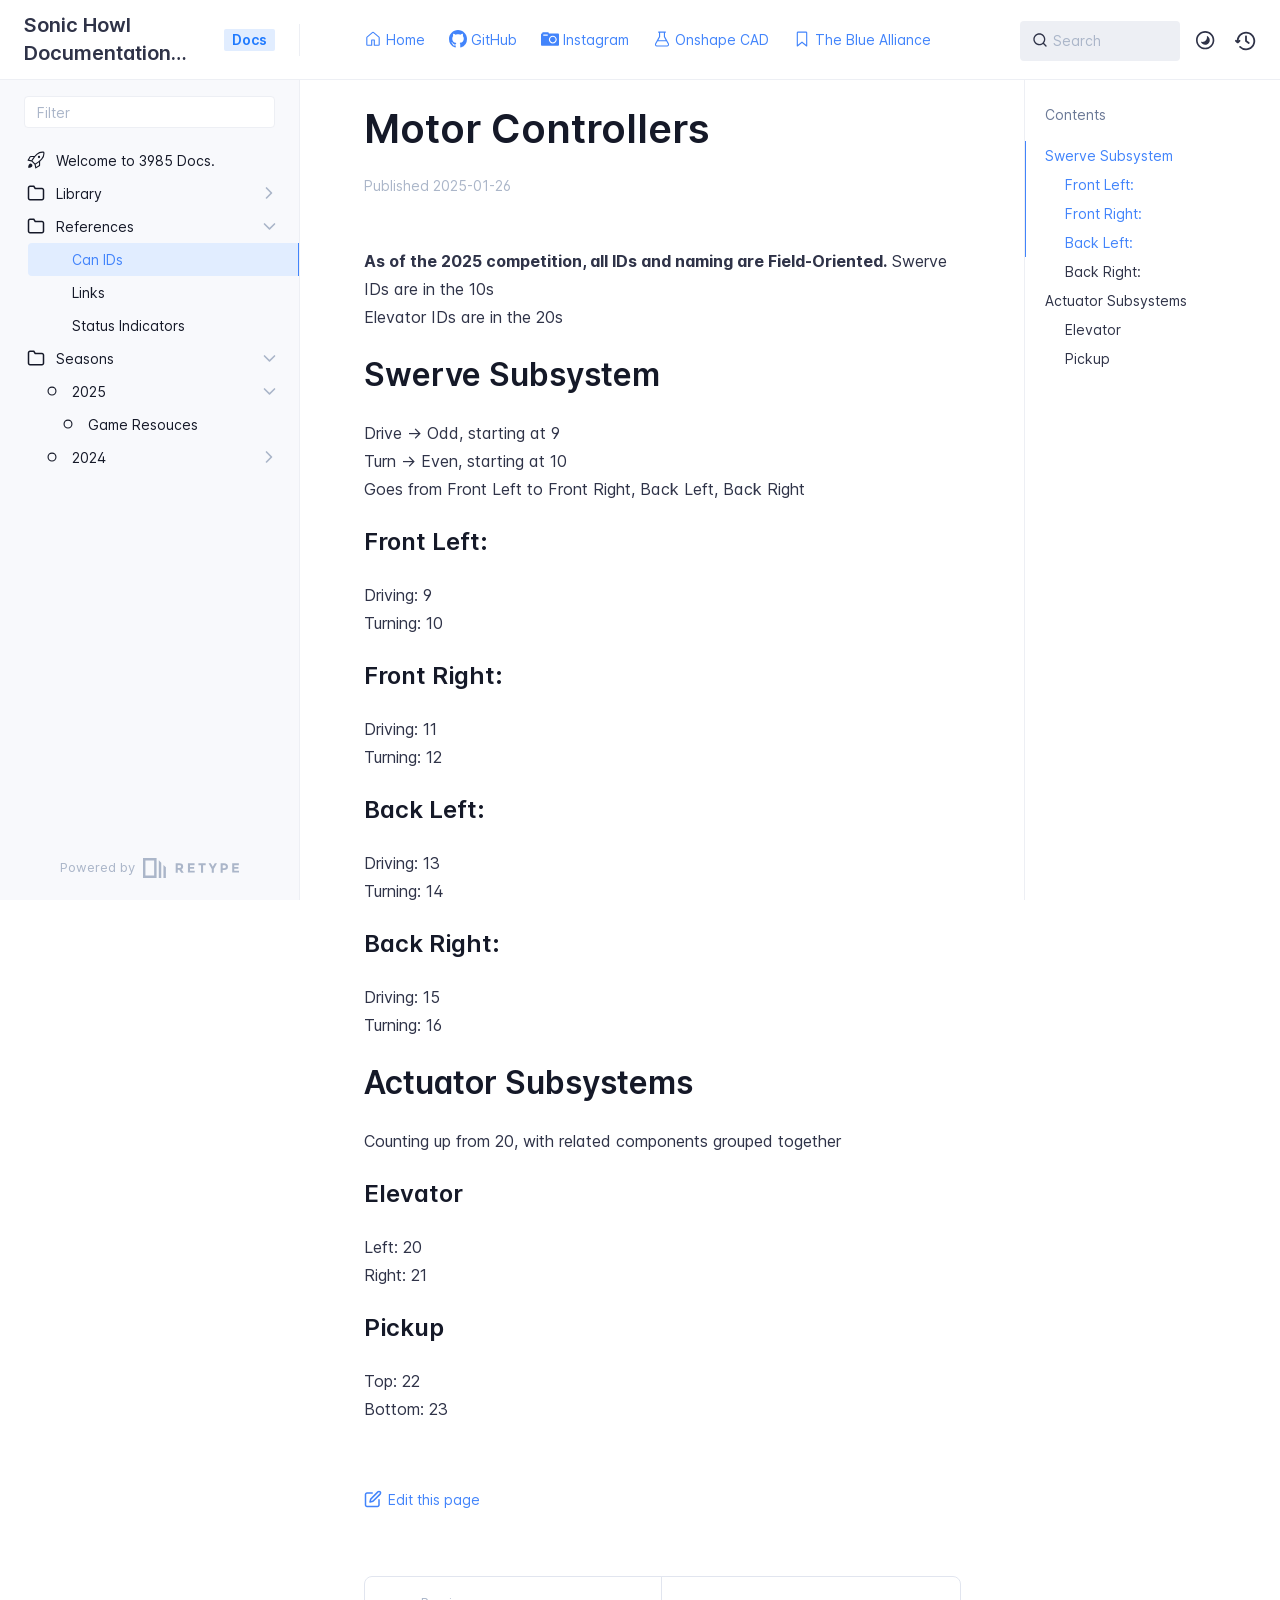
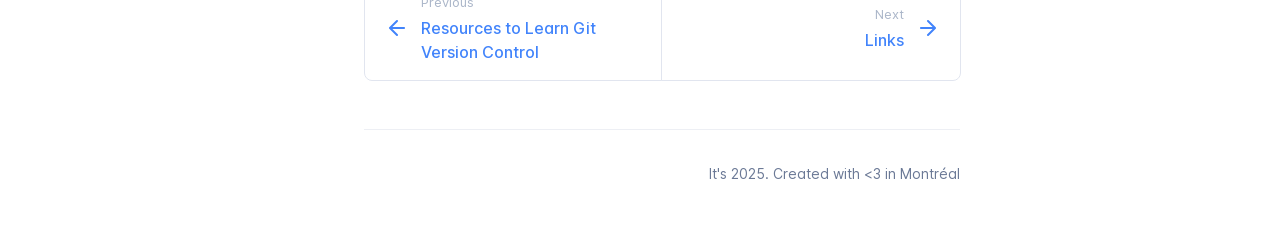
==== commit 3fe11e9d: "Refreshes Retype-generated documentation. Process triggered by magnite5." ====
--- a/references/can-ids/index.html
+++ b/references/can-ids/index.html
@@ -3,7 +3,7 @@
 <head>
     <meta charset="UTF-8">
     <meta name="viewport" content="width=device-width,initial-scale=1">
-    <meta name="turbo-cache-control" content="no-cache" data-turbo-track="reload" data-track-token="3.6.0.793924695960">
+    <meta name="turbo-cache-control" content="no-cache" data-turbo-track="reload" data-track-token="3.6.0.793927629299">
 
     <!-- See retype.com -->
     <meta name="generator" content="Retype 3.6.0">
@@ -31,11 +31,11 @@
     <script data-cfasync="false">(function () { var el = document.documentElement, m = localStorage.getItem("doc_theme"), wm = window.matchMedia; if (m === "dark" || (!m && wm && wm("(prefers-color-scheme: dark)").matches)) { el.classList.add("dark") } else { el.classList.remove("dark") } })();</script>
 
     <link href="../../static/favicon.ico" rel="icon">
-    <link href="../../resources/css/retype.css?v=3.6.0.793924695960" rel="stylesheet">
-
-    <script data-cfasync="false" src="../../resources/js/config.js?v=3.6.0.793924695960" data-turbo-eval="false" defer></script>
+    <link href="../../resources/css/retype.css?v=3.6.0.793927629299" rel="stylesheet">
+
+    <script data-cfasync="false" src="../../resources/js/config.js?v=3.6.0.793927629299" data-turbo-eval="false" defer></script>
     <script data-cfasync="false" src="../../resources/js/retype.js?v=3.6.0" data-turbo-eval="false" defer></script>
-    <script id="lunr-js" data-cfasync="false" src="../../resources/js/lunr.js?v=3.6.0.793924695960" data-turbo-eval="false" defer></script>
+    <script id="lunr-js" data-cfasync="false" src="../../resources/js/lunr.js?v=3.6.0.793927629299" data-turbo-eval="false" defer></script>
 </head>
 <body>
     <div id="docs-app" class="relative text-base antialiased text-gray-700 bg-white font-body dark:bg-dark-850 dark:text-dark-300">
@@ -312,10 +312,10 @@
 </doc-anchor-target>
 <p>Driving: 15 <br>
 Turning: 16 <br></p>
-<doc-anchor-target id="elevator-subsystem">
+<doc-anchor-target id="actuator-subsystems">
     <h2>
-        <doc-anchor-trigger class="header-anchor-trigger" to="#elevator-subsystem">#</doc-anchor-trigger>
-        <span>Elevator Subsystem</span>
+        <doc-anchor-trigger class="header-anchor-trigger" to="#actuator-subsystems">#</doc-anchor-trigger>
+        <span>Actuator Subsystems</span>
     </h2>
 </doc-anchor-target>
 <p>Counting up from 20, with related components grouped together</p>
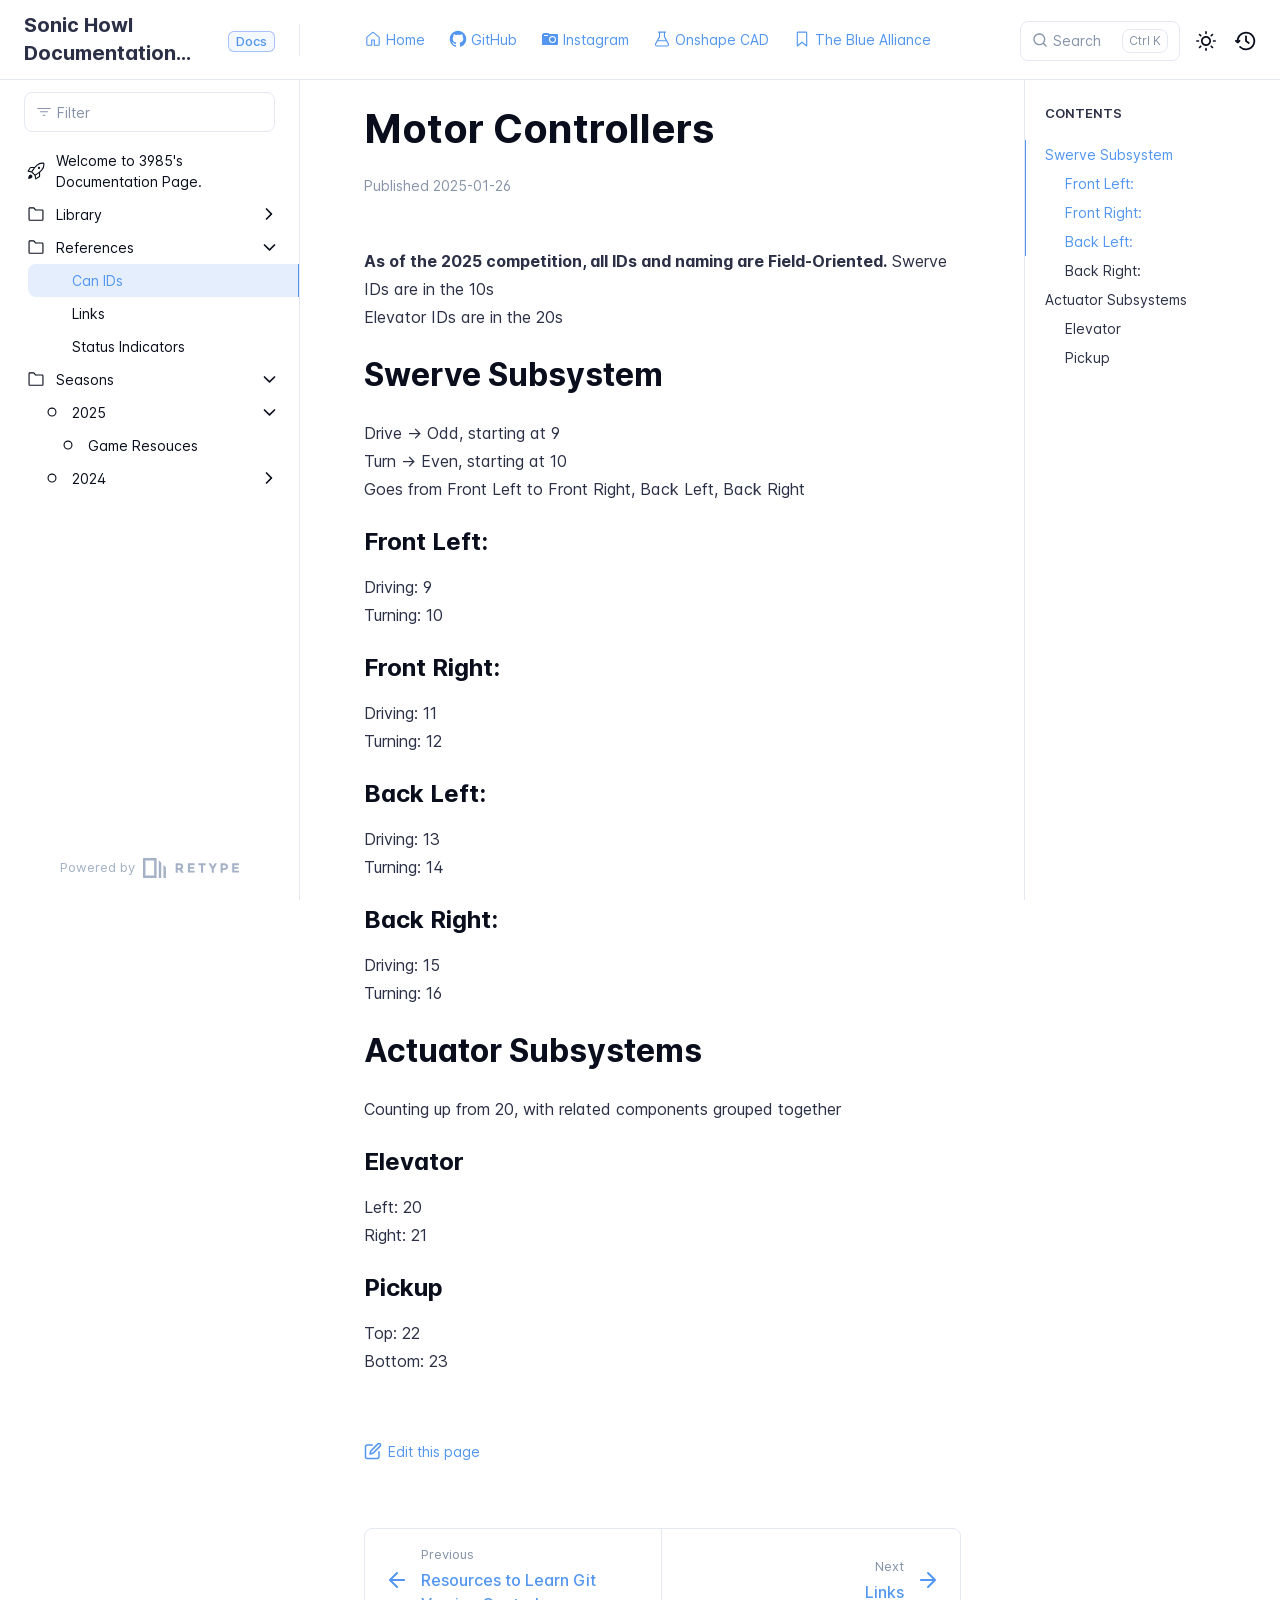
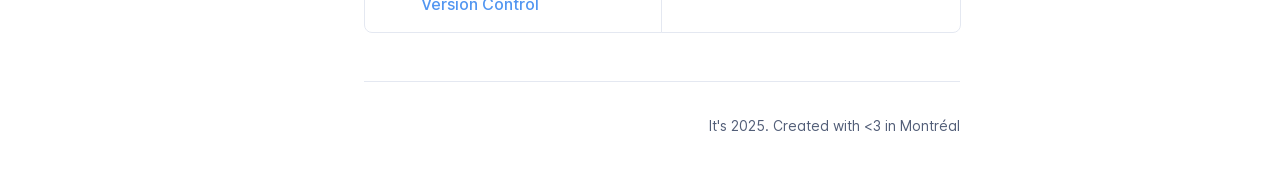
==== commit 89208127: "Refreshes Retype-generated documentation. Process triggered by relishcolouredhat." ====
--- a/references/can-ids/index.html
+++ b/references/can-ids/index.html
@@ -3,10 +3,10 @@
 <head>
     <meta charset="UTF-8">
     <meta name="viewport" content="width=device-width,initial-scale=1">
-    <meta name="turbo-cache-control" content="no-cache" data-turbo-track="reload" data-track-token="3.6.0.793927629299">
+    <meta name="turbo-cache-control" content="no-cache" data-turbo-track="reload" data-track-token="3.11.0.813262643378">
 
     <!-- See retype.com -->
-    <meta name="generator" content="Retype 3.6.0">
+    <meta name="generator" content="Retype 3.11.0">
 
     <!-- Primary Meta Tags -->
     <title>Motor Controllers</title>
@@ -28,42 +28,42 @@
     <meta property="twitter:title" content="Motor Controllers">
     <meta property="twitter:description" content="As of the 2025 competition, all IDs and naming are Field-Oriented. Swerve IDs are in the 10s Elevator IDs are in the 20s ">
 
-    <script data-cfasync="false">(function () { var el = document.documentElement, m = localStorage.getItem("doc_theme"), wm = window.matchMedia; if (m === "dark" || (!m && wm && wm("(prefers-color-scheme: dark)").matches)) { el.classList.add("dark") } else { el.classList.remove("dark") } })();</script>
+    <script data-cfasync="false">(function(){var cl=document.documentElement.classList,ls=localStorage.getItem("retype_scheme"),hd=cl.contains("dark"),hl=cl.contains("light"),wm=window.matchMedia&&window.matchMedia("(prefers-color-scheme: dark)").matches;if(ls==="dark"||(!ls&&wm&&!hd&&!hl)){cl.remove("light");cl.add("dark")}else if(ls==="light"||(!ls&&!wm&&!hd&&!hl)){cl.remove("dark");cl.add("light")}})();</script>
 
     <link href="../../static/favicon.ico" rel="icon">
-    <link href="../../resources/css/retype.css?v=3.6.0.793927629299" rel="stylesheet">
-
-    <script data-cfasync="false" src="../../resources/js/config.js?v=3.6.0.793927629299" data-turbo-eval="false" defer></script>
-    <script data-cfasync="false" src="../../resources/js/retype.js?v=3.6.0" data-turbo-eval="false" defer></script>
-    <script id="lunr-js" data-cfasync="false" src="../../resources/js/lunr.js?v=3.6.0.793927629299" data-turbo-eval="false" defer></script>
+    <link href="../../resources/css/retype.css?v=3.11.0.813262643378" rel="stylesheet">
+
+    <script data-cfasync="false" src="../../resources/js/config.js?v=3.11.0.813262643378" data-turbo-eval="false" defer></script>
+    <script data-cfasync="false" src="../../resources/js/retype.js?v=3.11.0" data-turbo-eval="false" defer></script>
+    <script id="lunr-js" data-cfasync="false" src="../../resources/js/lunr.js?v=3.11.0.813262643378" data-turbo-eval="false" defer></script>
 </head>
 <body>
-    <div id="docs-app" class="relative text-base antialiased text-gray-700 bg-white font-body dark:bg-dark-850 dark:text-dark-300">
-        <div class="absolute bottom-0 left-0 bg-gray-100 dark:bg-dark-800" style="top: 5rem; right: 50%"></div>
+    <div id="retype-app" class="relative text-base antialiased text-base-text bg-base-bg font-body">
+        <div class="absolute bottom-0 left-0" style="top: 5rem; right: 50%"></div>
     
-        <header id="docs-site-header" class="sticky top-0 z-30 flex w-full h-16 bg-white border-b border-gray-200 md:h-20 dark:bg-dark-850 dark:border-dark-650">
+        <header id="retype-header" class="sticky top-0 z-30 flex w-full h-16 bg-header-bg border-b border-header-border md:h-20">
             <div class="container relative flex items-center justify-between pr-6 grow md:justify-start">
                 <!-- Mobile menu button skeleton -->
-                <button v-cloak class="skeleton docs-mobile-menu-button flex items-center justify-center shrink-0 overflow-hidden dark:text-white focus:outline-none rounded-full w-10 h-10 ml-3.5 md:hidden"><svg xmlns="http://www.w3.org/2000/svg" class="mb-px shrink-0" width="24" height="24" viewBox="0 0 24 24" role="presentation" style="margin-bottom: 0px;"><g fill="currentColor"><path d="M2 4h20v2H2zM2 11h20v2H2zM2 18h20v2H2z"></path></g></svg></button>
-                <div v-cloak id="docs-sidebar-toggle"></div>
+                <button v-cloak class="skeleton retype-mobile-menu-button flex items-center justify-center shrink-0 overflow-hidden dark:text-white focus:outline-none rounded-full w-10 h-10 ml-3.5 md:hidden"><svg xmlns="http://www.w3.org/2000/svg" class="mb-px shrink-0" width="24" height="24" viewBox="0 0 24 24" role="presentation" style="margin-bottom: 0px;"><g fill="currentColor"><path d="M2 4h20v2H2zM2 11h20v2H2zM2 18h20v2H2z"></path></g></svg></button>
+                <div v-cloak id="retype-sidebar-left-toggle-button"></div>
         
                 <!-- Logo -->
                 <div class="flex items-center justify-between h-full py-2 md:w-75">
                     <div class="flex items-center px-2 md:px-6">
-                        <a id="docs-site-logo" href="../../" class="flex items-center leading-snug text-xl">
-                            <span class="dark:text-white font-semibold line-clamp-1 md:line-clamp-2">Sonic Howl Documentation Page for First Robotics Competition</span>
-                        </a><span class="hidden px-2 py-1 ml-4 text-sm font-semibold leading-none text-root-logo-label-text bg-root-logo-label-bg rounded-sm md:inline-block">Docs</span>
-                    </div>
-        
-                    <span class="hidden h-8 border-r md:inline-block dark:border-dark-650"></span>
+                        <a id="retype-branding-logo" href="../../" class="flex items-center leading-snug text-xl">
+                            <span class="dark:text-white font-bold line-clamp-1 md:line-clamp-2">Sonic Howl Documentation Page for First Robotics Competition</span>
+                        </a><span id="retype-branding-label" class="inline-flex mt-1 px-2 py-1 ml-4 text-xs font-medium leading-none items-center rounded-md bg-branding-label-bg text-branding-label-text ring-1 ring-branding-label-border ring-inset md:inline-block">Docs</span>
+                    </div>
+        
+                    <span class="hidden h-8 border-r md:inline-block border-base-border"></span>
                 </div>
         
                 <div class="flex justify-between md:grow">
                     <!-- Top Nav -->
-                    <nav class="hidden md:flex">
+                    <nav id="retype-header-nav" class="hidden md:flex">
                         <ul class="flex flex-col mb-4 md:pl-16 md:mb-0 md:flex-row md:items-center">
                             <li class="mr-6">
-                                <a class="py-2 md:mb-0 inline-flex items-center text-sm whitespace-nowrap transition-colors duration-200 ease-linear md:text-blue-500 dark:text-blue-400 hover:text-blue-800 dark:hover:text-blue-200" href="./">
+                                <a class="py-2 md:mb-0 inline-flex items-center text-sm whitespace-nowrap transition-colors duration-200 ease-linear md:text-header-text font-header-text-weight hover:text-header-text-hover" href="./">
                                     <svg xmlns="http://www.w3.org/2000/svg" class="mb-px mr-1" width="18" height="18" viewBox="0 0 24 24" role="presentation">
                                         <g fill="currentColor">
                                             <path d="M11.03 2.59a1.501 1.501 0 0 1 1.94 0l7.5 6.363a1.5 1.5 0 0 1 .53 1.144V19.5a1.5 1.5 0 0 1-1.5 1.5h-5.75a.75.75 0 0 1-.75-.75V14h-2v6.25a.75.75 0 0 1-.75.75H4.5A1.5 1.5 0 0 1 3 19.5v-9.403c0-.44.194-.859.53-1.144ZM12 3.734l-7.5 6.363V19.5h5v-6.25a.75.75 0 0 1 .75-.75h3.5a.75.75 0 0 1 .75.75v6.25h5v-9.403Z"/>
@@ -73,27 +73,27 @@
                                 </a>
                             </li>
                             <li class="mr-6">
-                                <a class="py-2 md:mb-0 inline-flex items-center text-sm whitespace-nowrap transition-colors duration-200 ease-linear md:text-blue-500 dark:text-blue-400 hover:text-blue-800 dark:hover:text-blue-200" href="https://github.com/sonic-howl" target="_blank">
+                                <a class="py-2 md:mb-0 inline-flex items-center text-sm whitespace-nowrap transition-colors duration-200 ease-linear md:text-header-text font-header-text-weight hover:text-header-text-hover" href="https://github.com/sonic-howl" target="_blank">
                                     <svg xmlns="http://www.w3.org/2000/svg" class="mb-px mr-1" width="18" height="18" viewBox="0 0 24 24" role="presentation">
                                         <g fill="currentColor">
-                                            <symbol id="mark-github-icon-symbol" viewBox="0 0 16 16"><path d="M8 0c4.42 0 8 3.58 8 8a8.013 8.013 0 0 1-5.45 7.59c-.4.08-.55-.17-.55-.38 0-.27.01-1.13.01-2.2 0-.75-.25-1.23-.54-1.48 1.78-.2 3.65-.88 3.65-3.95 0-.88-.31-1.59-.82-2.15.08-.2.36-1.02-.08-2.12 0 0-.67-.22-2.2.82-.64-.18-1.32-.27-2-.27-.68 0-1.36.09-2 .27-1.53-1.03-2.2-.82-2.2-.82-.44 1.1-.16 1.92-.08 2.12-.51.56-.82 1.28-.82 2.15 0 3.06 1.86 3.75 3.64 3.95-.23.2-.44.55-.51 1.07-.46.21-1.61.55-2.33-.66-.15-.24-.6-.83-1.23-.82-.67.01-.27.38.01.53.34.19.73.9.82 1.13.16.45.68 1.31 2.69.94 0 .67.01 1.3.01 1.49 0 .21-.15.45-.55.38A7.995 7.995 0 0 1 0 8c0-4.42 3.58-8 8-8Z"/></symbol><use xlink:href="#mark-github-icon-symbol" />
+                                            <path d="M12 1C5.923 1 1 5.923 1 12c0 4.867 3.149 8.979 7.521 10.436.55.096.756-.233.756-.522 0-.262-.013-1.128-.013-2.049-2.764.509-3.479-.674-3.699-1.292-.124-.317-.66-1.293-1.127-1.554-.385-.207-.936-.715-.014-.729.866-.014 1.485.797 1.691 1.128.99 1.663 2.571 1.196 3.204.907.096-.715.385-1.196.701-1.471-2.448-.275-5.005-1.224-5.005-5.432 0-1.196.426-2.186 1.128-2.956-.111-.275-.496-1.402.11-2.915 0 0 .921-.288 3.024 1.128a10.193 10.193 0 0 1 2.75-.371c.936 0 1.871.123 2.75.371 2.104-1.43 3.025-1.128 3.025-1.128.605 1.513.221 2.64.111 2.915.701.77 1.127 1.747 1.127 2.956 0 4.222-2.571 5.157-5.019 5.432.399.344.743 1.004.743 2.035 0 1.471-.014 2.654-.014 3.025 0 .289.206.632.756.522C19.851 20.979 23 16.854 23 12c0-6.077-4.922-11-11-11Z"/>
                                         </g>
                                     </svg>
                                     <span>GitHub</span>
                                 </a>
                             </li>
                             <li class="mr-6">
-                                <a class="py-2 md:mb-0 inline-flex items-center text-sm whitespace-nowrap transition-colors duration-200 ease-linear md:text-blue-500 dark:text-blue-400 hover:text-blue-800 dark:hover:text-blue-200" href="https://www.instagram.com/sonichowl_3985/" target="_blank">
+                                <a class="py-2 md:mb-0 inline-flex items-center text-sm whitespace-nowrap transition-colors duration-200 ease-linear md:text-header-text font-header-text-weight hover:text-header-text-hover" href="https://www.instagram.com/sonichowl_3985/" target="_blank">
                                     <svg xmlns="http://www.w3.org/2000/svg" class="mb-px mr-1" width="18" height="18" viewBox="0 0 24 24" role="presentation">
                                         <g fill="currentColor">
-                                            <symbol id="device-camera-icon-symbol" viewBox="0 0 16 16"><path d="M15 3c.55 0 1 .45 1 1v9c0 .55-.45 1-1 1H1c-.55 0-1-.45-1-1V4c0-.55.45-1 1-1 0-.55.45-1 1-1h4c.55 0 1 .45 1 1Zm-4.5 9c1.94 0 3.5-1.56 3.5-3.5S12.44 5 10.5 5 7 6.56 7 8.5 8.56 12 10.5 12ZM13 8.5c0 1.38-1.13 2.5-2.5 2.5S8 9.87 8 8.5 9.13 6 10.5 6 13 7.13 13 8.5ZM6 5V4H2v1Z"/></symbol><use xlink:href="#device-camera-icon-symbol" />
+                                            <path d="M21.333 5.333c.734 0 1.334.6 1.334 1.334v12c0 .733-.6 1.333-1.334 1.333H2.667c-.734 0-1.334-.6-1.334-1.333v-12c0-.734.6-1.334 1.334-1.334C2.667 4.6 3.267 4 4 4h5.333c.734 0 1.334.6 1.334 1.333h10.666Zm-6 12A4.655 4.655 0 0 0 20 12.667 4.655 4.655 0 0 0 15.333 8a4.655 4.655 0 0 0-4.666 4.667 4.655 4.655 0 0 0 4.666 4.666Zm3.334-4.666A3.343 3.343 0 0 1 15.333 16 3.352 3.352 0 0 1 12 12.667a3.352 3.352 0 0 1 3.333-3.334 3.352 3.352 0 0 1 3.334 3.334ZM9.333 8V6.667H4V8h5.333Z"/>
                                         </g>
                                     </svg>
                                     <span>Instagram</span>
                                 </a>
                             </li>
                             <li class="mr-6">
-                                <a class="py-2 md:mb-0 inline-flex items-center text-sm whitespace-nowrap transition-colors duration-200 ease-linear md:text-blue-500 dark:text-blue-400 hover:text-blue-800 dark:hover:text-blue-200" href="https://cad.onshape.com/documents?nodeId=629d4624a8f0a848cc29513c&resourceType=folder" target="_blank">
+                                <a class="py-2 md:mb-0 inline-flex items-center text-sm whitespace-nowrap transition-colors duration-200 ease-linear md:text-header-text font-header-text-weight hover:text-header-text-hover" href="https://cad.onshape.com/documents?nodeId=629d4624a8f0a848cc29513c&resourceType=folder" target="_blank">
                                     <svg xmlns="http://www.w3.org/2000/svg" class="mb-px mr-1" width="18" height="18" viewBox="0 0 24 24" role="presentation">
                                         <g fill="currentColor">
                                             <path d="M8 8.807V3.5h-.563a.75.75 0 0 1 0-1.5h9.125a.75.75 0 0 1 0 1.5H16v5.307l5.125 9.301c.964 1.75-.302 3.892-2.299 3.892H5.174c-1.998 0-3.263-2.142-2.3-3.892ZM4.189 18.832a1.123 1.123 0 0 0 .985 1.668h13.652a1.123 1.123 0 0 0 .985-1.668L17.7 15H6.3ZM14.5 3.5h-5V9a.75.75 0 0 1-.093.362L7.127 13.5h9.746l-2.28-4.138A.75.75 0 0 1 14.5 9Z"/>
@@ -103,7 +103,7 @@
                                 </a>
                             </li>
                             <li class="mr-6">
-                                <a class="py-2 md:mb-0 inline-flex items-center text-sm whitespace-nowrap transition-colors duration-200 ease-linear md:text-blue-500 dark:text-blue-400 hover:text-blue-800 dark:hover:text-blue-200" href="https://www.thebluealliance.com/team/3985">
+                                <a class="py-2 md:mb-0 inline-flex items-center text-sm whitespace-nowrap transition-colors duration-200 ease-linear md:text-header-text font-header-text-weight hover:text-header-text-hover" href="https://www.thebluealliance.com/team/3985">
                                     <svg xmlns="http://www.w3.org/2000/svg" class="mb-px mr-1" width="18" height="18" viewBox="0 0 24 24" role="presentation">
                                         <g fill="currentColor">
                                             <path d="M5 3.75C5 2.784 5.784 2 6.75 2h10.5c.966 0 1.75.784 1.75 1.75v17.5a.75.75 0 0 1-1.218.586L12 17.21l-5.781 4.625A.75.75 0 0 1 5 21.25Zm1.75-.25a.25.25 0 0 0-.25.25v15.94l5.031-4.026a.749.749 0 0 1 .938 0L17.5 19.69V3.75a.25.25 0 0 0-.25-.25Z"/>
@@ -124,7 +124,7 @@
                             <div class="absolute flex items-center justify-center h-full pl-3 dark:text-dark-300">
                                 <svg xmlns="http://www.w3.org/2000/svg" class="icon-base" width="16" height="16" viewBox="0 0 24 24" aria-labelledby="icon" role="presentation" style="margin-bottom: 1px;"><g fill="currentColor" ><path d="M21.71 20.29l-3.68-3.68A8.963 8.963 0 0020 11c0-4.96-4.04-9-9-9s-9 4.04-9 9 4.04 9 9 9c2.12 0 4.07-.74 5.61-1.97l3.68 3.68c.2.19.45.29.71.29s.51-.1.71-.29c.39-.39.39-1.03 0-1.42zM4 11c0-3.86 3.14-7 7-7s7 3.14 7 7c0 1.92-.78 3.66-2.04 4.93-.01.01-.02.01-.02.01-.01.01-.01.01-.01.02A6.98 6.98 0 0111 18c-3.86 0-7-3.14-7-7z" ></path></g></svg>
                             </div>
-                            <input class="w-full h-10 placeholder-gray-400 transition-colors duration-200 ease-in bg-gray-200 border border-transparent rounded md:text-sm hover:bg-white hover:border-gray-300 focus:outline-none focus:bg-white focus:border-gray-500 dark:bg-dark-600 dark:border-dark-600 dark:placeholder-dark-400" style="padding: 0.625rem 0.75rem 0.625rem 2rem" type="text" placeholder="Search">
+                            <input class="w-full h-10 placeholder-search-placeholder transition-colors duration-200 ease-in bg-search-bg border border-transparent rounded md:text-sm hover:border-search-border-hover focus:outline-none focus:border-search-border-focus" style="padding: 0.625rem 0.75rem 0.625rem 2rem" type="text" placeholder="Search">
                         </div>
         
                         <!-- Mobile search button -->
@@ -142,7 +142,7 @@
                     </div>
         
                     <div v-cloak class="flex justify-end grow">
-                        <div id="docs-mobile-search-button"></div>
+                        <div id="retype-mobile-search-button"></div>
                         <doc-search-desktop></doc-search-desktop>
         
                         <doc-theme-switch class="lg:ml-2"></doc-theme-switch>
@@ -152,26 +152,26 @@
             </div>
         </header>
     
-        <div class="container relative flex bg-white">
+    
+        <div id="retype-container" class="container relative flex bg-white">
             <!-- Sidebar Skeleton -->
-            <div v-cloak class="fixed flex flex-col shrink-0 duration-300 ease-in-out bg-gray-100 border-gray-200 sidebar top-20 w-75 border-r h-screen md:sticky transition-transform skeleton dark:bg-dark-800 dark:border-dark-650">
-            
-                <!-- Render this div, if config.showSidebarFilter is `true` -->
+            <div v-cloak class="fixed flex flex-col shrink-0 duration-300 ease-in-out bg-sidebar-left-bg border-sidebar-left-border sidebar top-20 w-75 border-r h-screen md:sticky transition-transform skeleton">
+            
                 <div class="flex items-center h-16 px-6">
-                    <input class="w-full h-8 px-3 py-2 transition-colors duration-200 ease-linear bg-white border border-gray-200 rounded shadow-none text-sm focus:outline-none focus:border-gray-600 dark:bg-dark-600 dark:border-dark-600" type="text" placeholder="Filter">
+                    <input class="w-full h-8 px-3 py-2 transition-colors duration-200 ease-linear bg-filter-bg border border-filter-border rounded shadow-none text-sm focus:outline-none focus:border-filter-border-focus" type="text" placeholder="Filter">
                 </div>
             
                 <div class="pl-6 mt-1 mb-4">
-                    <div class="w-32 h-3 mb-4 bg-gray-200 rounded-full loading dark:bg-dark-600"></div>
-                    <div class="w-48 h-3 mb-4 bg-gray-200 rounded-full loading dark:bg-dark-600"></div>
-                    <div class="w-40 h-3 mb-4 bg-gray-200 rounded-full loading dark:bg-dark-600"></div>
-                    <div class="w-32 h-3 mb-4 bg-gray-200 rounded-full loading dark:bg-dark-600"></div>
-                    <div class="w-48 h-3 mb-4 bg-gray-200 rounded-full loading dark:bg-dark-600"></div>
-                    <div class="w-40 h-3 mb-4 bg-gray-200 rounded-full loading dark:bg-dark-600"></div>
-                </div>
-            
-                <div class="shrink-0 mt-auto bg-transparent dark:border-dark-650">
-                    <a class="flex items-center justify-center flex-nowrap h-16 text-gray-400 dark:text-dark-400 hover:text-gray-700 dark:hover:text-dark-300 transition-colors duration-150 ease-in docs-powered-by" target="_blank" href="https://retype.com/" rel="noopener">
+                    <div class="w-32 h-3 mb-4 bg-skeleton-bg rounded-full loading"></div>
+                    <div class="w-48 h-3 mb-4 bg-skeleton-bg rounded-full loading"></div>
+                    <div class="w-40 h-3 mb-4 bg-skeleton-bg rounded-full loading"></div>
+                    <div class="w-32 h-3 mb-4 bg-skeleton-bg rounded-full loading"></div>
+                    <div class="w-48 h-3 mb-4 bg-skeleton-bg rounded-full loading"></div>
+                    <div class="w-40 h-3 mb-4 bg-skeleton-bg rounded-full loading"></div>
+                </div>
+            
+                <div class="shrink-0 mt-auto bg-transparent dark:border-base-border">
+                    <a class="flex items-center justify-center flex-nowrap h-16 text-gray-350 dark:text-dark-400 hover:text-gray-600 dark:hover:text-dark-300 transition-colors duration-150 ease-in docs-powered-by" target="_blank" href="https://retype.com/" rel="noopener">
                         <span class="text-xs whitespace-nowrap">Powered by</span>
                         <svg xmlns="http://www.w3.org/2000/svg" class="ml-2" fill="currentColor" width="96" height="20" overflow="visible"><path d="M0 0v20h13.59V0H0zm11.15 17.54H2.44V2.46h8.71v15.08zM15.8 20h2.44V4.67L15.8 2.22zM20.45 6.89V20h2.44V9.34z"/><g><path d="M40.16 8.44c0 1.49-.59 2.45-1.75 2.88l2.34 3.32h-2.53l-2.04-2.96h-1.43v2.96h-2.06V5.36h3.5c1.43 0 2.46.24 3.07.73s.9 1.27.9 2.35zm-2.48 1.1c.26-.23.38-.59.38-1.09 0-.5-.13-.84-.4-1.03s-.73-.28-1.39-.28h-1.54v2.75h1.5c.72 0 1.2-.12 1.45-.35zM51.56 5.36V7.2h-4.59v1.91h4.13v1.76h-4.13v1.92h4.74v1.83h-6.79V5.36h6.64zM60.09 7.15v7.48h-2.06V7.15h-2.61V5.36h7.28v1.79h-2.61zM70.81 14.64h-2.06v-3.66l-3.19-5.61h2.23l1.99 3.45 1.99-3.45H74l-3.19 5.61v3.66zM83.99 6.19c.65.55.97 1.4.97 2.55s-.33 1.98-1 2.51-1.68.8-3.04.8h-1.23v2.59h-2.06V5.36h3.26c1.42 0 2.45.28 3.1.83zm-1.51 3.65c.25-.28.37-.69.37-1.22s-.16-.92-.48-1.14c-.32-.23-.82-.34-1.5-.34H79.7v3.12h1.38c.68 0 1.15-.14 1.4-.42zM95.85 5.36V7.2h-4.59v1.91h4.13v1.76h-4.13v1.92H96v1.83h-6.79V5.36h6.64z"/></g></svg>
                     </a>
@@ -181,13 +181,13 @@
             <!-- Sidebar component -->
             <doc-sidebar v-cloak>
                 <template #sidebar-footer>
-                    <div class="shrink-0 mt-auto border-t md:bg-transparent md:border-none dark:border-dark-650">
-            
-                        <div class="py-3 px-6 md:hidden border-b dark:border-dark-650">
+                    <div class="shrink-0 mt-auto border-t md:bg-transparent md:border-none dark:border-base-border">
+            
+                        <div class="py-3 px-6 md:hidden border-b dark:border-base-border">
                             <nav>
                                 <ul class="flex flex-wrap justify-center items-center">
                                     <li class="mr-6">
-                                        <a class="block py-1 inline-flex items-center text-sm whitespace-nowrap transition-colors duration-200 ease-linear md:text-blue-500 dark:text-blue-400 hover:text-blue-800 dark:hover:text-blue-200" href="./">
+                                        <a class="block py-1 inline-flex items-center text-sm whitespace-nowrap transition-colors duration-200 ease-linear md:text-header-text font-header-text-weight hover:text-header-text-hover" href="./">
                                             <svg xmlns="http://www.w3.org/2000/svg" class="mb-px mr-1" width="18" height="18" viewBox="0 0 24 24" role="presentation">
                                                 <g fill="currentColor">
                                                     <path d="M11.03 2.59a1.501 1.501 0 0 1 1.94 0l7.5 6.363a1.5 1.5 0 0 1 .53 1.144V19.5a1.5 1.5 0 0 1-1.5 1.5h-5.75a.75.75 0 0 1-.75-.75V14h-2v6.25a.75.75 0 0 1-.75.75H4.5A1.5 1.5 0 0 1 3 19.5v-9.403c0-.44.194-.859.53-1.144ZM12 3.734l-7.5 6.363V19.5h5v-6.25a.75.75 0 0 1 .75-.75h3.5a.75.75 0 0 1 .75.75v6.25h5v-9.403Z"/>
@@ -197,27 +197,27 @@
                                         </a>
                                     </li>
                                     <li class="mr-6">
-                                        <a class="block py-1 inline-flex items-center text-sm whitespace-nowrap transition-colors duration-200 ease-linear md:text-blue-500 dark:text-blue-400 hover:text-blue-800 dark:hover:text-blue-200" href="https://github.com/sonic-howl" target="_blank">
+                                        <a class="block py-1 inline-flex items-center text-sm whitespace-nowrap transition-colors duration-200 ease-linear md:text-header-text font-header-text-weight hover:text-header-text-hover" href="https://github.com/sonic-howl" target="_blank">
                                             <svg xmlns="http://www.w3.org/2000/svg" class="mb-px mr-1" width="18" height="18" viewBox="0 0 24 24" role="presentation">
                                                 <g fill="currentColor">
-                                                    <symbol id="mark-github-icon-symbol" viewBox="0 0 16 16"><path d="M8 0c4.42 0 8 3.58 8 8a8.013 8.013 0 0 1-5.45 7.59c-.4.08-.55-.17-.55-.38 0-.27.01-1.13.01-2.2 0-.75-.25-1.23-.54-1.48 1.78-.2 3.65-.88 3.65-3.95 0-.88-.31-1.59-.82-2.15.08-.2.36-1.02-.08-2.12 0 0-.67-.22-2.2.82-.64-.18-1.32-.27-2-.27-.68 0-1.36.09-2 .27-1.53-1.03-2.2-.82-2.2-.82-.44 1.1-.16 1.92-.08 2.12-.51.56-.82 1.28-.82 2.15 0 3.06 1.86 3.75 3.64 3.95-.23.2-.44.55-.51 1.07-.46.21-1.61.55-2.33-.66-.15-.24-.6-.83-1.23-.82-.67.01-.27.38.01.53.34.19.73.9.82 1.13.16.45.68 1.31 2.69.94 0 .67.01 1.3.01 1.49 0 .21-.15.45-.55.38A7.995 7.995 0 0 1 0 8c0-4.42 3.58-8 8-8Z"/></symbol><use xlink:href="#mark-github-icon-symbol" />
+                                                    <path d="M12 1C5.923 1 1 5.923 1 12c0 4.867 3.149 8.979 7.521 10.436.55.096.756-.233.756-.522 0-.262-.013-1.128-.013-2.049-2.764.509-3.479-.674-3.699-1.292-.124-.317-.66-1.293-1.127-1.554-.385-.207-.936-.715-.014-.729.866-.014 1.485.797 1.691 1.128.99 1.663 2.571 1.196 3.204.907.096-.715.385-1.196.701-1.471-2.448-.275-5.005-1.224-5.005-5.432 0-1.196.426-2.186 1.128-2.956-.111-.275-.496-1.402.11-2.915 0 0 .921-.288 3.024 1.128a10.193 10.193 0 0 1 2.75-.371c.936 0 1.871.123 2.75.371 2.104-1.43 3.025-1.128 3.025-1.128.605 1.513.221 2.64.111 2.915.701.77 1.127 1.747 1.127 2.956 0 4.222-2.571 5.157-5.019 5.432.399.344.743 1.004.743 2.035 0 1.471-.014 2.654-.014 3.025 0 .289.206.632.756.522C19.851 20.979 23 16.854 23 12c0-6.077-4.922-11-11-11Z"/>
                                                 </g>
                                             </svg>
                                             <span>GitHub</span>
                                         </a>
                                     </li>
                                     <li class="mr-6">
-                                        <a class="block py-1 inline-flex items-center text-sm whitespace-nowrap transition-colors duration-200 ease-linear md:text-blue-500 dark:text-blue-400 hover:text-blue-800 dark:hover:text-blue-200" href="https://www.instagram.com/sonichowl_3985/" target="_blank">
+                                        <a class="block py-1 inline-flex items-center text-sm whitespace-nowrap transition-colors duration-200 ease-linear md:text-header-text font-header-text-weight hover:text-header-text-hover" href="https://www.instagram.com/sonichowl_3985/" target="_blank">
                                             <svg xmlns="http://www.w3.org/2000/svg" class="mb-px mr-1" width="18" height="18" viewBox="0 0 24 24" role="presentation">
                                                 <g fill="currentColor">
-                                                    <symbol id="device-camera-icon-symbol" viewBox="0 0 16 16"><path d="M15 3c.55 0 1 .45 1 1v9c0 .55-.45 1-1 1H1c-.55 0-1-.45-1-1V4c0-.55.45-1 1-1 0-.55.45-1 1-1h4c.55 0 1 .45 1 1Zm-4.5 9c1.94 0 3.5-1.56 3.5-3.5S12.44 5 10.5 5 7 6.56 7 8.5 8.56 12 10.5 12ZM13 8.5c0 1.38-1.13 2.5-2.5 2.5S8 9.87 8 8.5 9.13 6 10.5 6 13 7.13 13 8.5ZM6 5V4H2v1Z"/></symbol><use xlink:href="#device-camera-icon-symbol" />
+                                                    <path d="M21.333 5.333c.734 0 1.334.6 1.334 1.334v12c0 .733-.6 1.333-1.334 1.333H2.667c-.734 0-1.334-.6-1.334-1.333v-12c0-.734.6-1.334 1.334-1.334C2.667 4.6 3.267 4 4 4h5.333c.734 0 1.334.6 1.334 1.333h10.666Zm-6 12A4.655 4.655 0 0 0 20 12.667 4.655 4.655 0 0 0 15.333 8a4.655 4.655 0 0 0-4.666 4.667 4.655 4.655 0 0 0 4.666 4.666Zm3.334-4.666A3.343 3.343 0 0 1 15.333 16 3.352 3.352 0 0 1 12 12.667a3.352 3.352 0 0 1 3.333-3.334 3.352 3.352 0 0 1 3.334 3.334ZM9.333 8V6.667H4V8h5.333Z"/>
                                                 </g>
                                             </svg>
                                             <span>Instagram</span>
                                         </a>
                                     </li>
                                     <li class="mr-6">
-                                        <a class="block py-1 inline-flex items-center text-sm whitespace-nowrap transition-colors duration-200 ease-linear md:text-blue-500 dark:text-blue-400 hover:text-blue-800 dark:hover:text-blue-200" href="https://cad.onshape.com/documents?nodeId=629d4624a8f0a848cc29513c&resourceType=folder" target="_blank">
+                                        <a class="block py-1 inline-flex items-center text-sm whitespace-nowrap transition-colors duration-200 ease-linear md:text-header-text font-header-text-weight hover:text-header-text-hover" href="https://cad.onshape.com/documents?nodeId=629d4624a8f0a848cc29513c&resourceType=folder" target="_blank">
                                             <svg xmlns="http://www.w3.org/2000/svg" class="mb-px mr-1" width="18" height="18" viewBox="0 0 24 24" role="presentation">
                                                 <g fill="currentColor">
                                                     <path d="M8 8.807V3.5h-.563a.75.75 0 0 1 0-1.5h9.125a.75.75 0 0 1 0 1.5H16v5.307l5.125 9.301c.964 1.75-.302 3.892-2.299 3.892H5.174c-1.998 0-3.263-2.142-2.3-3.892ZM4.189 18.832a1.123 1.123 0 0 0 .985 1.668h13.652a1.123 1.123 0 0 0 .985-1.668L17.7 15H6.3ZM14.5 3.5h-5V9a.75.75 0 0 1-.093.362L7.127 13.5h9.746l-2.28-4.138A.75.75 0 0 1 14.5 9Z"/>
@@ -227,7 +227,7 @@
                                         </a>
                                     </li>
                                     <li class="mr-6">
-                                        <a class="block py-1 inline-flex items-center text-sm whitespace-nowrap transition-colors duration-200 ease-linear md:text-blue-500 dark:text-blue-400 hover:text-blue-800 dark:hover:text-blue-200" href="https://www.thebluealliance.com/team/3985">
+                                        <a class="block py-1 inline-flex items-center text-sm whitespace-nowrap transition-colors duration-200 ease-linear md:text-header-text font-header-text-weight hover:text-header-text-hover" href="https://www.thebluealliance.com/team/3985">
                                             <svg xmlns="http://www.w3.org/2000/svg" class="mb-px mr-1" width="18" height="18" viewBox="0 0 24 24" role="presentation">
                                                 <g fill="currentColor">
                                                     <path d="M5 3.75C5 2.784 5.784 2 6.75 2h10.5c.966 0 1.75.784 1.75 1.75v17.5a.75.75 0 0 1-1.218.586L12 17.21l-5.781 4.625A.75.75 0 0 1 5 21.25Zm1.75-.25a.25.25 0 0 0-.25.25v15.94l5.031-4.026a.749.749 0 0 1 .938 0L17.5 19.69V3.75a.25.25 0 0 0-.25-.25Z"/>
@@ -241,7 +241,7 @@
                             </nav>
                         </div>
             
-                        <a class="flex items-center justify-center flex-nowrap h-16 text-gray-400 dark:text-dark-400 hover:text-gray-700 dark:hover:text-dark-300 transition-colors duration-150 ease-in docs-powered-by" target="_blank" href="https://retype.com/" rel="noopener">
+                        <a class="flex items-center justify-center flex-nowrap h-16 text-gray-350 dark:text-dark-400 hover:text-gray-600 dark:hover:text-dark-300 transition-colors duration-150 ease-in docs-powered-by" target="_blank" href="https://retype.com/" rel="noopener">
                             <span class="text-xs whitespace-nowrap">Powered by</span>
                             <svg xmlns="http://www.w3.org/2000/svg" class="ml-2" fill="currentColor" width="96" height="20" overflow="visible"><path d="M0 0v20h13.59V0H0zm11.15 17.54H2.44V2.46h8.71v15.08zM15.8 20h2.44V4.67L15.8 2.22zM20.45 6.89V20h2.44V9.34z"/><g><path d="M40.16 8.44c0 1.49-.59 2.45-1.75 2.88l2.34 3.32h-2.53l-2.04-2.96h-1.43v2.96h-2.06V5.36h3.5c1.43 0 2.46.24 3.07.73s.9 1.27.9 2.35zm-2.48 1.1c.26-.23.38-.59.38-1.09 0-.5-.13-.84-.4-1.03s-.73-.28-1.39-.28h-1.54v2.75h1.5c.72 0 1.2-.12 1.45-.35zM51.56 5.36V7.2h-4.59v1.91h4.13v1.76h-4.13v1.92h4.74v1.83h-6.79V5.36h6.64zM60.09 7.15v7.48h-2.06V7.15h-2.61V5.36h7.28v1.79h-2.61zM70.81 14.64h-2.06v-3.66l-3.19-5.61h2.23l1.99 3.45 1.99-3.45H74l-3.19 5.61v3.66zM83.99 6.19c.65.55.97 1.4.97 2.55s-.33 1.98-1 2.51-1.68.8-3.04.8h-1.23v2.59h-2.06V5.36h3.26c1.42 0 2.45.28 3.1.83zm-1.51 3.65c.25-.28.37-.69.37-1.22s-.16-.92-.48-1.14c-.32-.23-.82-.34-1.5-.34H79.7v3.12h1.38c.68 0 1.15-.14 1.4-.42zM95.85 5.36V7.2h-4.59v1.91h4.13v1.76h-4.13v1.92H96v1.83h-6.79V5.36h6.64z"/></g></svg>
                         </a>
@@ -249,14 +249,14 @@
                 </template>
             </doc-sidebar>
     
-            <div class="grow min-w-0 dark:bg-dark-850">
+            <div class="grow min-w-0 bg-body-bg">
                 <!-- Render "toolbar" template here on api pages --><!-- Render page content -->
                 <div class="flex">
-                    <div class="min-w-0 p-4 grow md:px-16">
+                    <div id="retype-main" class="min-w-0 p-4 grow md:px-16">
                         <main class="relative pb-12 lg:pt-2">
-                            <div class="docs-markdown" id="docs-content">
+                            <div class="retype-markdown" id="retype-content">
                                 <!-- Rendered if sidebar right is enabled -->
-                                <div id="docs-sidebar-right-toggle"></div>
+                                <div id="retype-sidebar-right-toggle"></div>
                                 <!-- Page content  -->
 <doc-anchor-target id="motor-controllers" class="break-words">
     <h1>
@@ -264,7 +264,7 @@
         <span>Motor Controllers</span>
     </h1>
 </doc-anchor-target>
-<div class="-mt-3 mb-12 flex flex-wrap text-sm text-gray-400 dark:text-dark-350 items-center">
+<div class="-mt-3 mb-12 flex flex-wrap text-sm text-gray-400 dark:text-dark-350 items-center print:justify-center">
     <div class="flex items-center shrink-0">Published&nbsp;<span>2025-01-26</span></div>
 </div>
 
@@ -340,29 +340,29 @@
                                 <!-- Required only on API pages -->
                                 <doc-toolbar-member-filter-no-results></doc-toolbar-member-filter-no-results>
                             </div>
-                            <footer class="clear-both">
+                            <footer id="retype-content-footer" class="clear-both">
                                 <div class="flex flex-wrap items-center justify-between mt-14">
-                                    <a class="my-2.5 inline-flex items-center text-sm whitespace-nowrap text-blue-500 dark:text-blue-400 hover:text-blue-700 hover:underline" href="https://github.com/sonic-howl/frc3985.ca/edit/main/references/can-ids.md" target="_blank" rel="noopener">
+                                    <a id="retype-edit-this-page" class="my-2.5 inline-flex items-center text-sm whitespace-nowrap text-body-link font-body-link-weight hover:text-body-link-hover hover:underline" href="https://github.com/sonic-howl/frc3985.ca/edit/main/references/can-ids.md" target="_blank" rel="noopener">
                                         <svg class="mr-1.5" xmlns="http://www.w3.org/2000/svg" width="18" height="18" viewBox="0 0 24 24" fill="currentColor" overflow="visible"><path d="M20 12c-.55 0-1 .45-1 1v7c0 .55-.45 1-1 1H4c-.55 0-1-.45-1-1V6c0-.55.45-1 1-1h7c.55 0 1-.45 1-1s-.45-1-1-1H4C2.35 3 1 4.35 1 6v14c0 1.65 1.35 3 3 3h14c1.65 0 3-1.35 3-3v-7c0-.55-.45-1-1-1z" /><path d="M22.21 1.79c-1.18-1.18-3.24-1.18-4.41 0l-9.5 9.5c-.13.13-.22.29-.26.46l-1 4c-.08.34.01.7.26.95.18.2.44.3.7.3.08 0 .16-.01.24-.03l4-1c.18-.04.34-.13.46-.26l9.5-9.5c1.22-1.22 1.22-3.2.01-4.42zm-1.42 3l-9.3 9.3-2.11.53.53-2.11 9.3-9.3c.42-.42 1.16-.42 1.59 0 .43.43.43 1.15-.01 1.58z" /><path fill="none" d="M0 0h24v24H0z" /></svg>
                                         <span>Edit this page</span>
                                     </a>
                                 </div>
                             
-                                <nav class="flex mt-14">
+                                <nav id="retype-nextprev" class="print:hidden flex mt-14">
                                     <div class="w-1/2">
-                                        <a class="px-5 py-4 h-full flex items-center break-normal font-medium text-blue-500 dark:text-blue-400 border border-gray-300 hover:border-gray-400 dark:border-dark-650 dark:hover:border-dark-450 rounded-l-lg transition-colors duration-150 relative hover:z-5" href="../../library/software/git/learning_git/">
+                                        <a class="px-5 py-4 h-full flex items-center break-normal font-medium text-body-link border border-base-border hover:border-base-border-hover rounded-l-lg transition-colors duration-150 relative hover:z-5" href="../../library/software/git/learning_git/">
                                             <svg xmlns="http://www.w3.org/2000/svg" class="mr-3" width="24" height="24" viewBox="0 0 24 24" fill="currentColor" overflow="visible"><path d="M19 11H7.41l5.29-5.29a.996.996 0 10-1.41-1.41l-7 7a1 1 0 000 1.42l7 7a1.024 1.024 0 001.42-.01.996.996 0 000-1.41L7.41 13H19c.55 0 1-.45 1-1s-.45-1-1-1z" /><path fill="none" d="M0 0h24v24H0z" /></svg>
                                             <span>
-                                                <span class="block text-xs font-normal text-gray-400 dark:text-dark-400">Previous</span>
+                                                <span class="block text-xs font-normal text-base-text-muted">Previous</span>
                                                 <span class="block mt-1">Resources to Learn Git Version Control</span>
                                             </span>
                                         </a>
                                     </div>
                             
                                     <div class="w-1/2">
-                                        <a class="px-5 py-4 -mx-px h-full flex items-center justify-end break-normal font-medium text-blue-500 dark:text-blue-400 border border-gray-300 hover:border-gray-400 dark:border-dark-650 dark:hover:border-dark-450 rounded-r-lg transition-colors duration-150 relative hover:z-5" href="../../references/links/">
+                                        <a class="px-5 py-4 -mx-px h-full flex items-center justify-end break-normal font-medium text-body-link border border-base-border hover:border-base-border-hover rounded-r-lg transition-colors duration-150 relative hover:z-5" href="../../references/links/">
                                             <span>
-                                                <span class="block text-xs font-normal text-right text-gray-400 dark:text-dark-400">Next</span>
+                                                <span class="block text-xs font-normal text-right text-base-text-muted">Next</span>
                                                 <span class="block mt-1">Links</span>
                                             </span>
                                             <svg xmlns="http://www.w3.org/2000/svg" class="ml-3" width="24" height="24" viewBox="0 0 24 24" fill="currentColor" overflow="visible"><path d="M19.92 12.38a1 1 0 00-.22-1.09l-7-7a.996.996 0 10-1.41 1.41l5.3 5.3H5c-.55 0-1 .45-1 1s.45 1 1 1h11.59l-5.29 5.29a.996.996 0 000 1.41c.19.2.44.3.7.3s.51-.1.71-.29l7-7c.09-.09.16-.21.21-.33z" /><path fill="none" d="M0 0h24v24H0z" /></svg>
@@ -372,24 +372,24 @@
                             </footer>
                         </main>
                 
-                        <div class="border-t dark:border-dark-650 pt-6 mb-8">
-                            <footer class="flex flex-wrap items-center justify-between">
-                                <div>
+                        <div id="retype-page-footer" class="print:border-none border-t border-base-border pt-6 mb-8">
+                            <footer class="flex flex-wrap items-center justify-between print:justify-center">
+                                <div id="retype-footer-links" class="print:hidden">
                                     <ul class="flex flex-wrap items-center text-sm">
                                     </ul>
                                 </div>
-                                <div class="docs-copyright py-2 text-gray-500 dark:text-dark-350 text-sm leading-relaxed"><p>It&#x27;s 2025. Created with &lt;3 in Montréal</p></div>
+                                <div id="retype-copyright" class="print:justify-center py-2 text-footer-text font-footer-link-weight text-sm leading-relaxed"><p>It&#x27;s 2025. Created with &lt;3 in Montréal</p></div>
                             </footer>
                         </div>
                     </div>
                 
                     <!-- Rendered if sidebar right is enabled -->
                     <!-- Sidebar right skeleton-->
-                    <div v-cloak class="fixed top-0 bottom-0 right-0 translate-x-full bg-white border-gray-200 lg:sticky lg:border-l lg:shrink-0 lg:pt-6 lg:transform-none sm:w-1/2 lg:w-64 lg:z-0 md:w-104 sidebar-right skeleton dark:bg-dark-850 dark:border-dark-650">
+                    <div v-cloak class="fixed top-0 bottom-0 right-0 translate-x-full bg-sidebar-right-bg border-sidebar-right-border lg:sticky lg:border-l lg:shrink-0 lg:pt-6 lg:transform-none sm:w-1/2 lg:w-64 lg:z-0 md:w-104 sidebar-right skeleton">
                         <div class="pl-5">
-                            <div class="w-32 h-3 mb-4 bg-gray-200 dark:bg-dark-600 rounded-full loading"></div>
-                            <div class="w-48 h-3 mb-4 bg-gray-200 dark:bg-dark-600 rounded-full loading"></div>
-                            <div class="w-40 h-3 mb-4 bg-gray-200 dark:bg-dark-600 rounded-full loading"></div>
+                            <div class="w-32 h-3 mb-4 bg-skeleton-bg rounded-full loading"></div>
+                            <div class="w-48 h-3 mb-4 bg-skeleton-bg rounded-full loading"></div>
+                            <div class="w-40 h-3 mb-4 bg-skeleton-bg rounded-full loading"></div>
                         </div>
                     </div>
                 
@@ -405,7 +405,7 @@
     </div>
 
 
-    <div id="docs-overlay-target"></div>
+    <div id="retype-overlay-target"></div>
 
     <script data-cfasync="false">window.__DOCS__ = { "title": "Can IDs", level: 2, icon: "file", hasPrism: false, hasMermaid: false, hasMath: false, tocDepth: 23 }</script>
 </body>
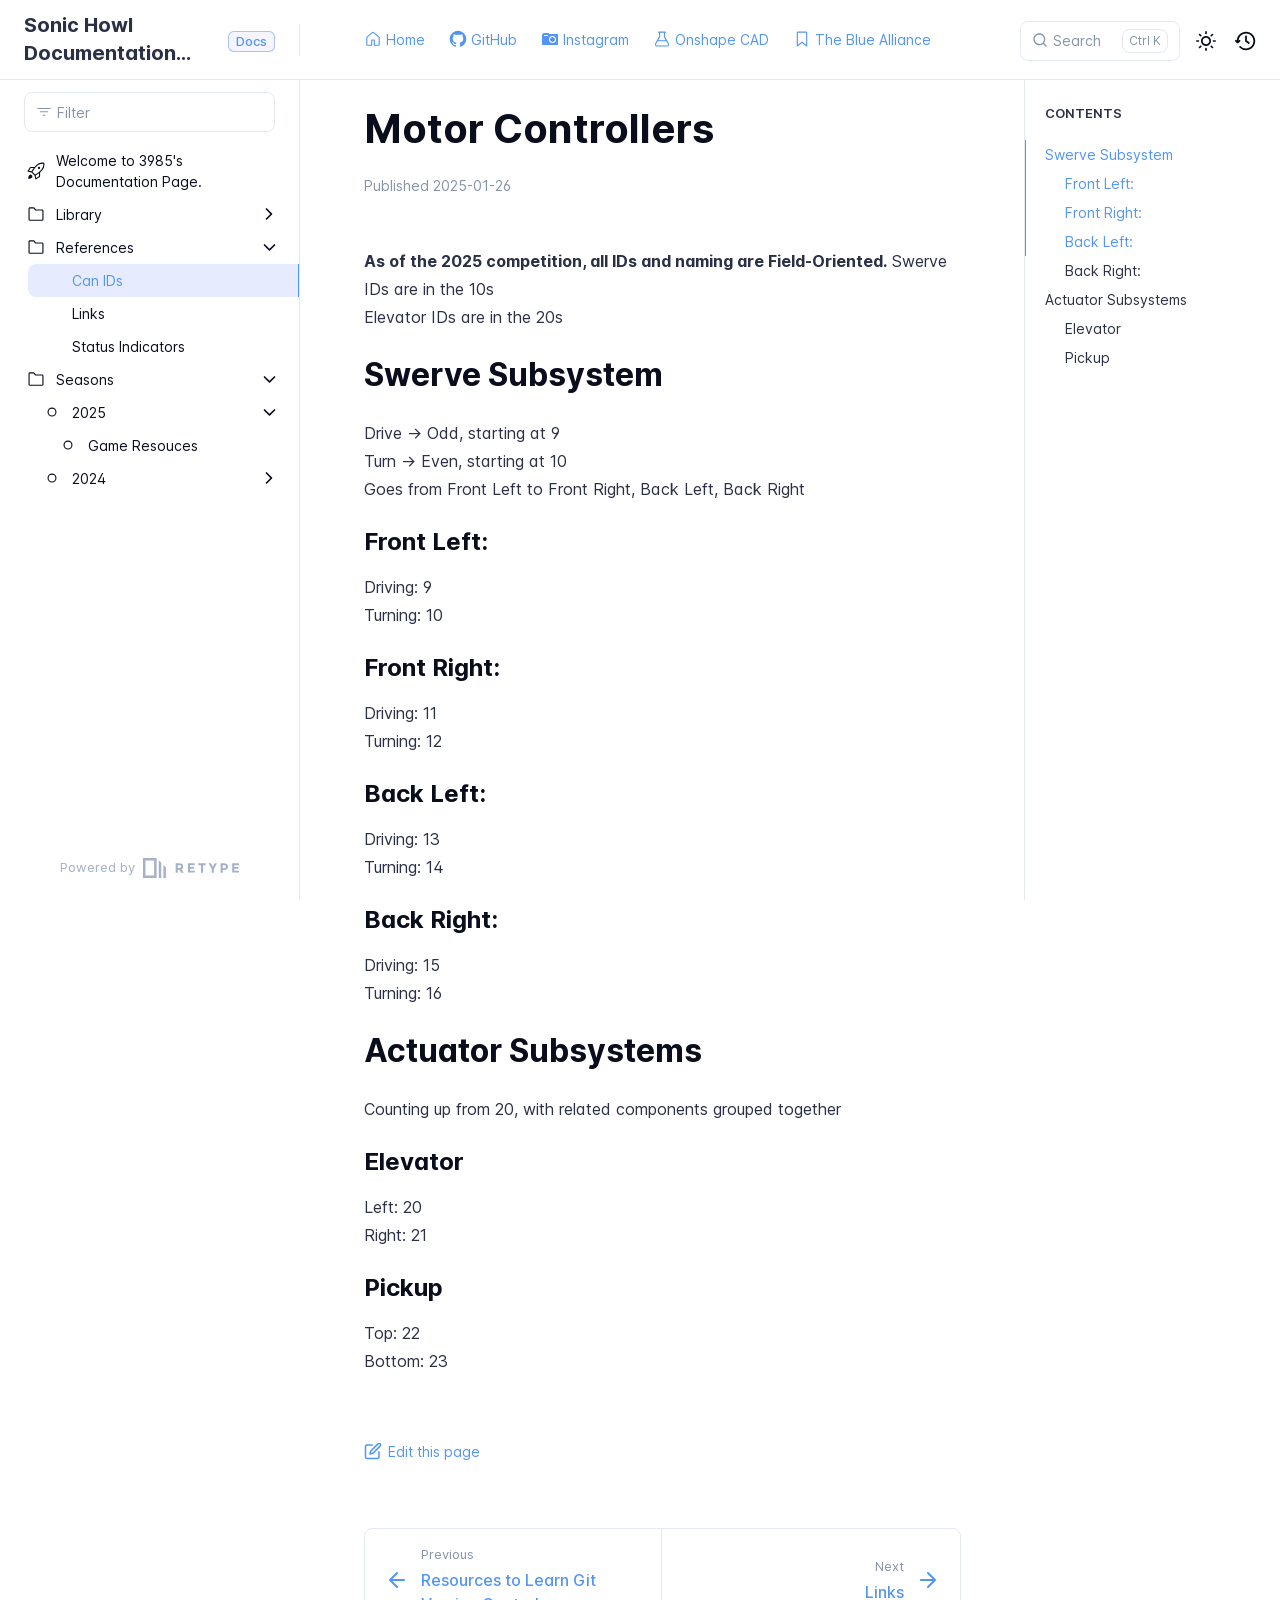
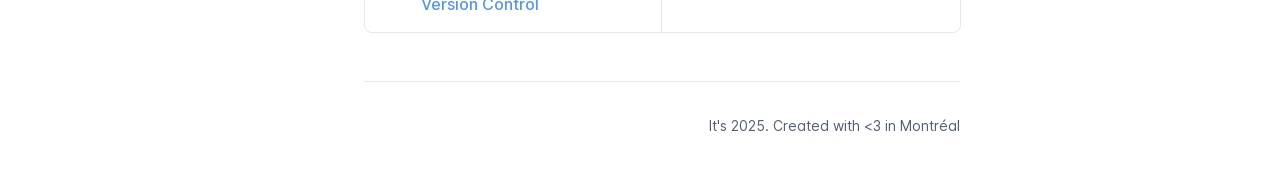
==== commit 33a84bdc: "Refreshes Retype-generated documentation. Process triggered by relishcolouredhat." ====
--- a/references/can-ids/index.html
+++ b/references/can-ids/index.html
@@ -3,7 +3,7 @@
 <head>
     <meta charset="UTF-8">
     <meta name="viewport" content="width=device-width,initial-scale=1">
-    <meta name="turbo-cache-control" content="no-cache" data-turbo-track="reload" data-track-token="3.11.0.813262643378">
+    <meta name="turbo-cache-control" content="no-cache" data-turbo-track="reload" data-track-token="3.11.0.813262831334">
 
     <!-- See retype.com -->
     <meta name="generator" content="Retype 3.11.0">
@@ -31,11 +31,11 @@
     <script data-cfasync="false">(function(){var cl=document.documentElement.classList,ls=localStorage.getItem("retype_scheme"),hd=cl.contains("dark"),hl=cl.contains("light"),wm=window.matchMedia&&window.matchMedia("(prefers-color-scheme: dark)").matches;if(ls==="dark"||(!ls&&wm&&!hd&&!hl)){cl.remove("light");cl.add("dark")}else if(ls==="light"||(!ls&&!wm&&!hd&&!hl)){cl.remove("dark");cl.add("light")}})();</script>
 
     <link href="../../static/favicon.ico" rel="icon">
-    <link href="../../resources/css/retype.css?v=3.11.0.813262643378" rel="stylesheet">
-
-    <script data-cfasync="false" src="../../resources/js/config.js?v=3.11.0.813262643378" data-turbo-eval="false" defer></script>
+    <link href="../../resources/css/retype.css?v=3.11.0.813262831334" rel="stylesheet">
+
+    <script data-cfasync="false" src="../../resources/js/config.js?v=3.11.0.813262831334" data-turbo-eval="false" defer></script>
     <script data-cfasync="false" src="../../resources/js/retype.js?v=3.11.0" data-turbo-eval="false" defer></script>
-    <script id="lunr-js" data-cfasync="false" src="../../resources/js/lunr.js?v=3.11.0.813262643378" data-turbo-eval="false" defer></script>
+    <script id="lunr-js" data-cfasync="false" src="../../resources/js/lunr.js?v=3.11.0.813262831334" data-turbo-eval="false" defer></script>
 </head>
 <body>
     <div id="retype-app" class="relative text-base antialiased text-base-text bg-base-bg font-body">
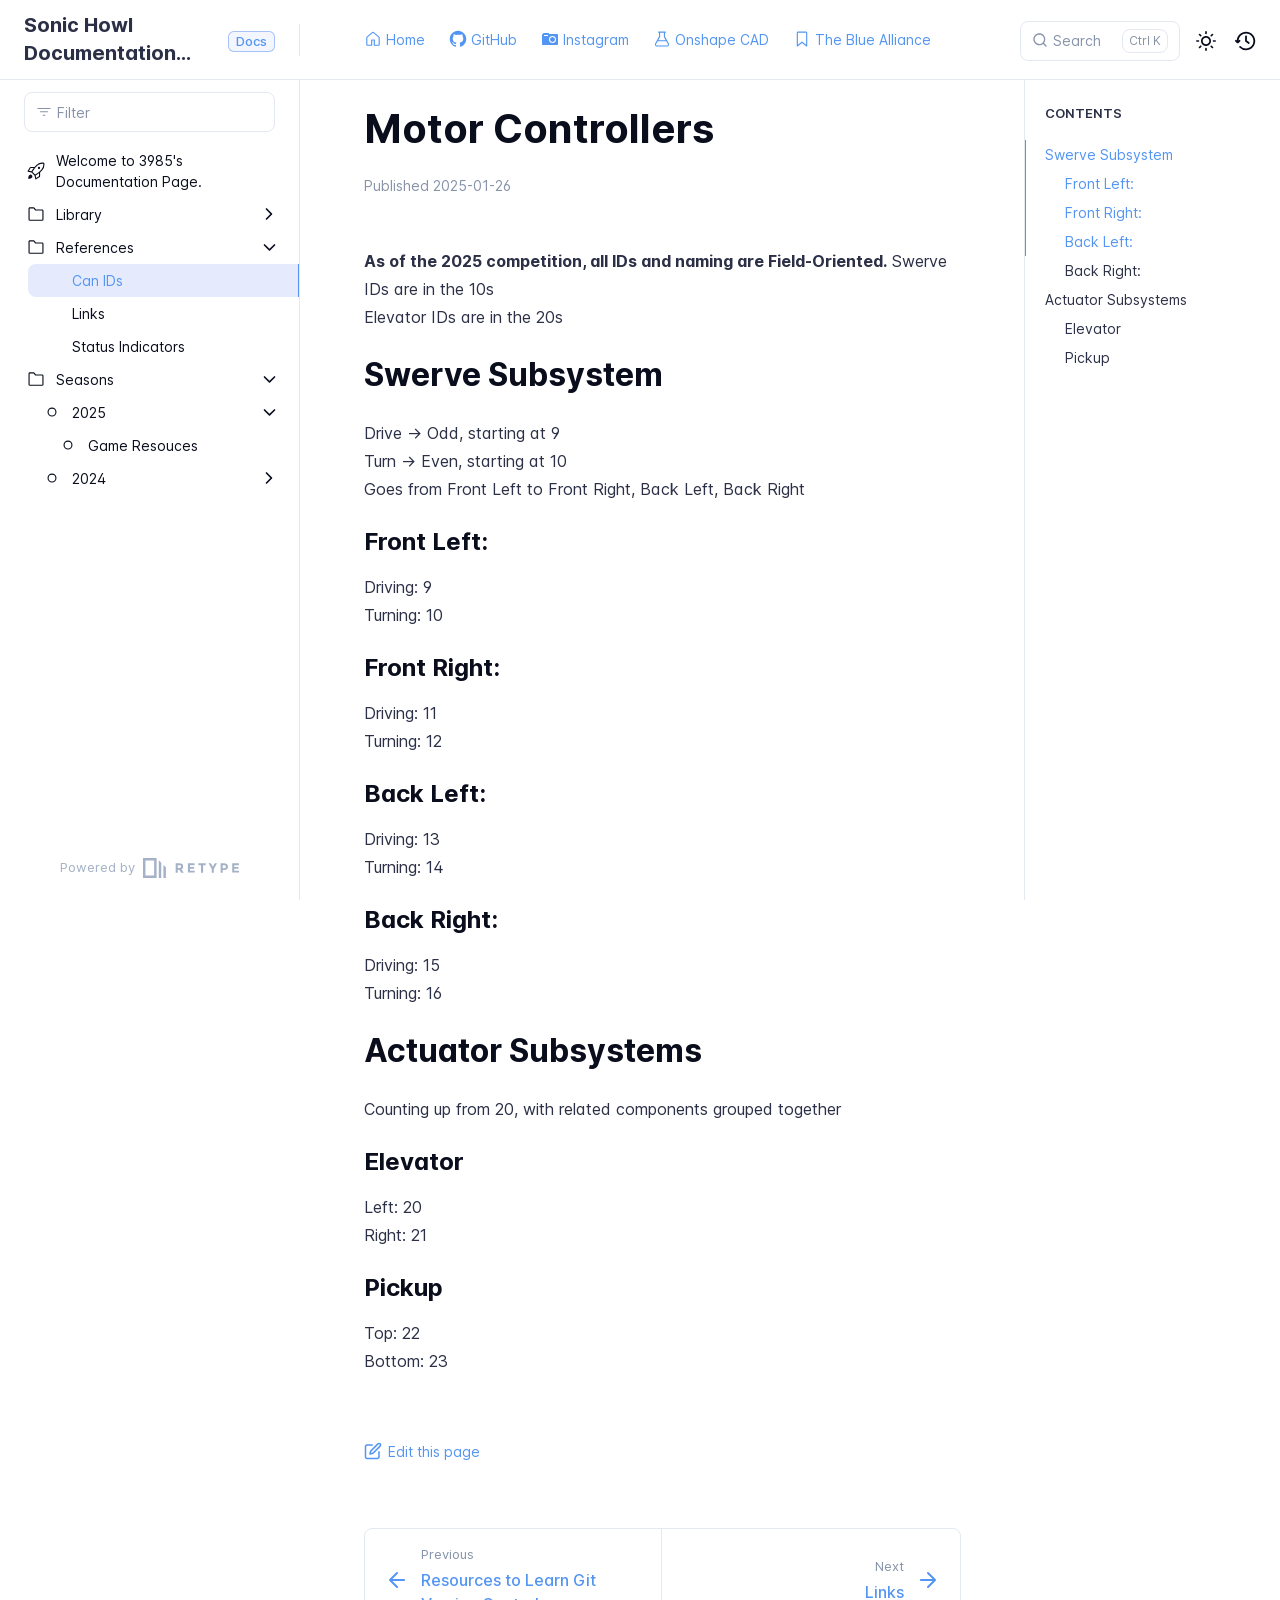
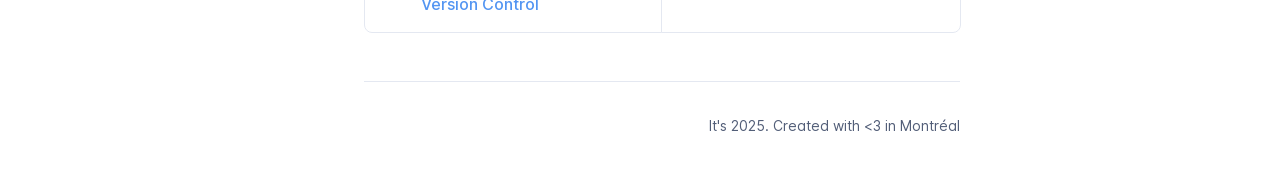
==== commit eabf6e76: "Refreshes Retype-generated documentation. Process triggered by mallocassi." ====
--- a/references/can-ids/index.html
+++ b/references/can-ids/index.html
@@ -3,7 +3,7 @@
 <head>
     <meta charset="UTF-8">
     <meta name="viewport" content="width=device-width,initial-scale=1">
-    <meta name="turbo-cache-control" content="no-cache" data-turbo-track="reload" data-track-token="3.11.0.813262831334">
+    <meta name="turbo-cache-control" content="no-cache" data-turbo-track="reload" data-track-token="3.11.0.813265140398">
 
     <!-- See retype.com -->
     <meta name="generator" content="Retype 3.11.0">
@@ -31,11 +31,11 @@
     <script data-cfasync="false">(function(){var cl=document.documentElement.classList,ls=localStorage.getItem("retype_scheme"),hd=cl.contains("dark"),hl=cl.contains("light"),wm=window.matchMedia&&window.matchMedia("(prefers-color-scheme: dark)").matches;if(ls==="dark"||(!ls&&wm&&!hd&&!hl)){cl.remove("light");cl.add("dark")}else if(ls==="light"||(!ls&&!wm&&!hd&&!hl)){cl.remove("dark");cl.add("light")}})();</script>
 
     <link href="../../static/favicon.ico" rel="icon">
-    <link href="../../resources/css/retype.css?v=3.11.0.813262831334" rel="stylesheet">
-
-    <script data-cfasync="false" src="../../resources/js/config.js?v=3.11.0.813262831334" data-turbo-eval="false" defer></script>
+    <link href="../../resources/css/retype.css?v=3.11.0.813265140398" rel="stylesheet">
+
+    <script data-cfasync="false" src="../../resources/js/config.js?v=3.11.0.813265140398" data-turbo-eval="false" defer></script>
     <script data-cfasync="false" src="../../resources/js/retype.js?v=3.11.0" data-turbo-eval="false" defer></script>
-    <script id="lunr-js" data-cfasync="false" src="../../resources/js/lunr.js?v=3.11.0.813262831334" data-turbo-eval="false" defer></script>
+    <script id="lunr-js" data-cfasync="false" src="../../resources/js/lunr.js?v=3.11.0.813265140398" data-turbo-eval="false" defer></script>
 </head>
 <body>
     <div id="retype-app" class="relative text-base antialiased text-base-text bg-base-bg font-body">
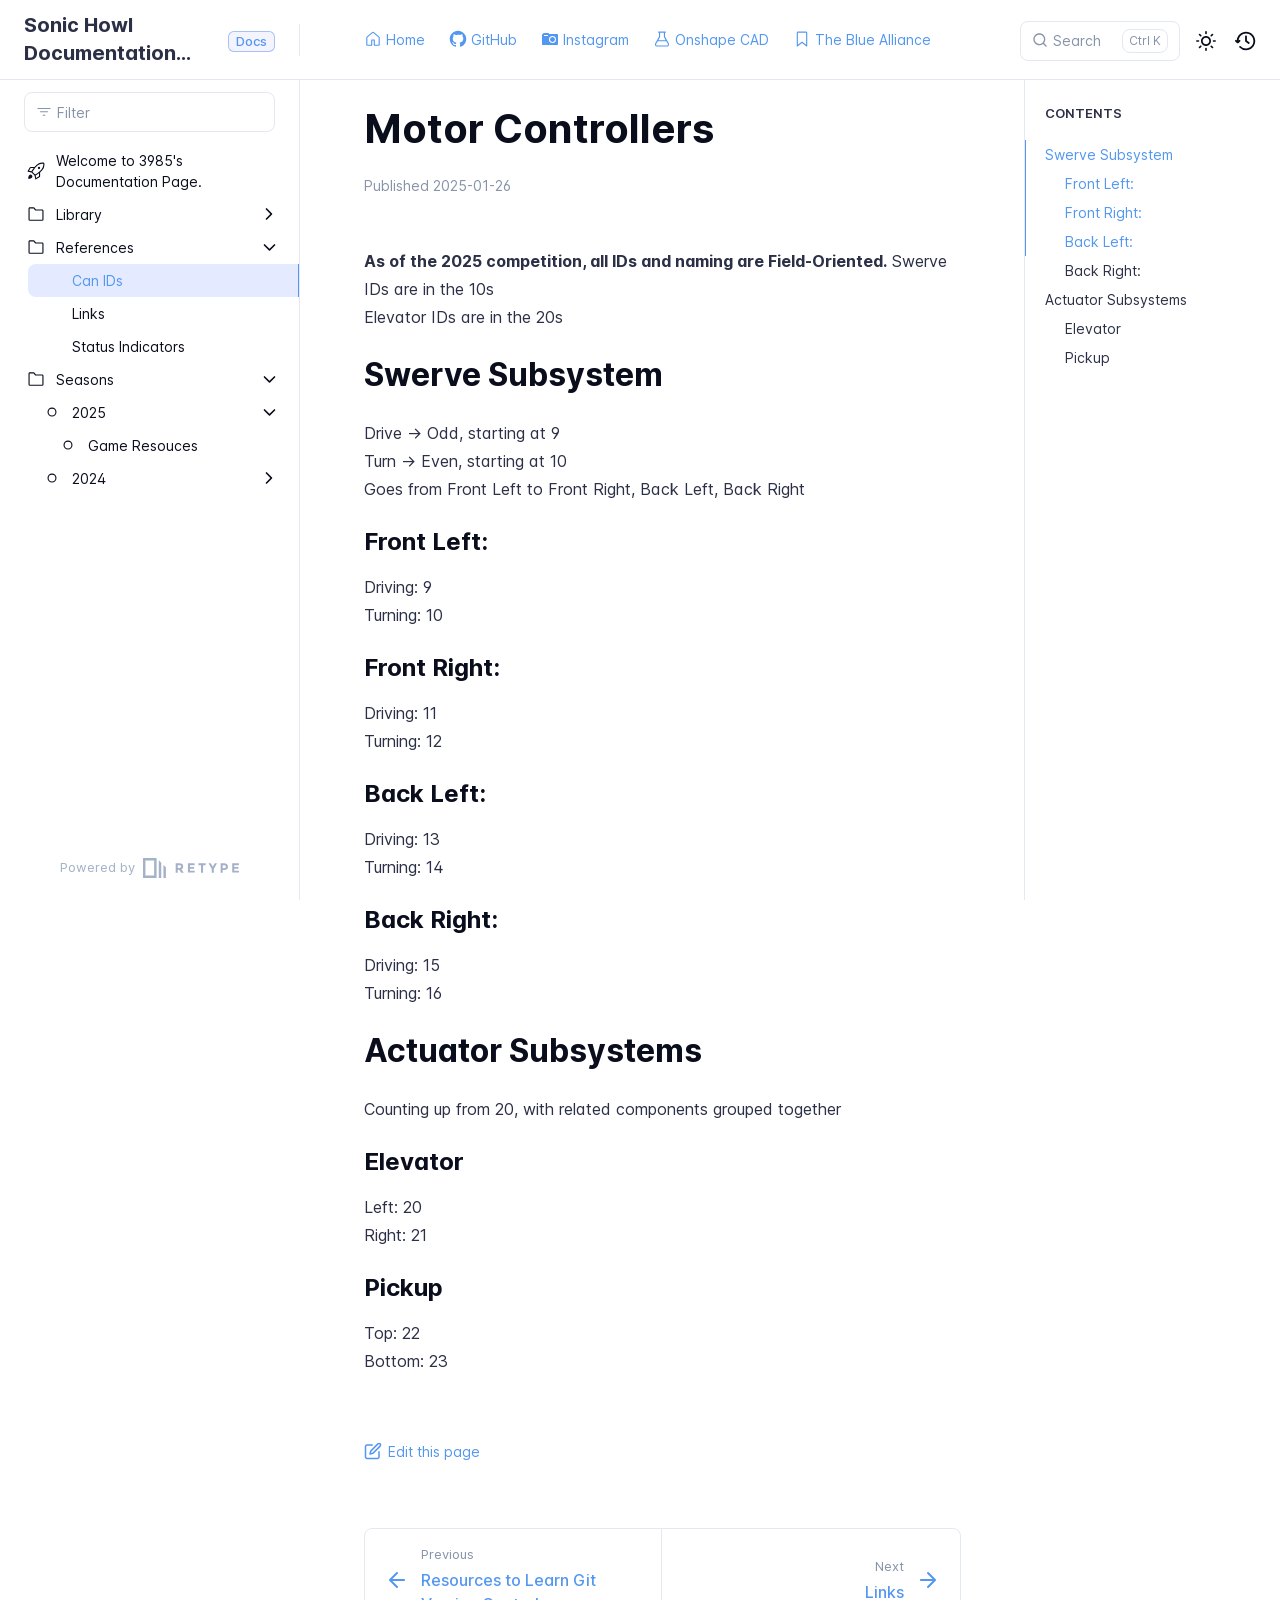
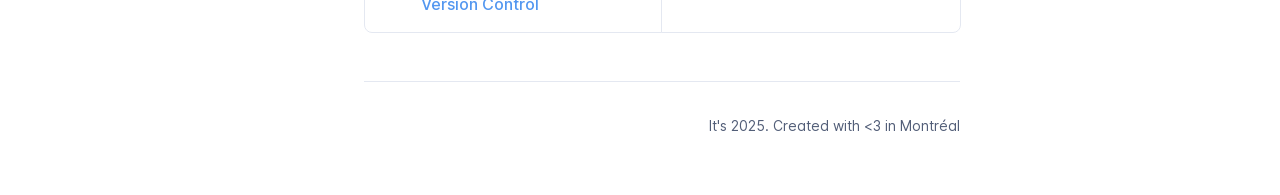
==== commit 21f00047: "Refreshes Retype-generated documentation. Process triggered by mallocassi." ====
--- a/references/can-ids/index.html
+++ b/references/can-ids/index.html
@@ -3,7 +3,7 @@
 <head>
     <meta charset="UTF-8">
     <meta name="viewport" content="width=device-width,initial-scale=1">
-    <meta name="turbo-cache-control" content="no-cache" data-turbo-track="reload" data-track-token="3.11.0.813265140398">
+    <meta name="turbo-cache-control" content="no-cache" data-turbo-track="reload" data-track-token="3.11.0.813266295390">
 
     <!-- See retype.com -->
     <meta name="generator" content="Retype 3.11.0">
@@ -31,11 +31,11 @@
     <script data-cfasync="false">(function(){var cl=document.documentElement.classList,ls=localStorage.getItem("retype_scheme"),hd=cl.contains("dark"),hl=cl.contains("light"),wm=window.matchMedia&&window.matchMedia("(prefers-color-scheme: dark)").matches;if(ls==="dark"||(!ls&&wm&&!hd&&!hl)){cl.remove("light");cl.add("dark")}else if(ls==="light"||(!ls&&!wm&&!hd&&!hl)){cl.remove("dark");cl.add("light")}})();</script>
 
     <link href="../../static/favicon.ico" rel="icon">
-    <link href="../../resources/css/retype.css?v=3.11.0.813265140398" rel="stylesheet">
-
-    <script data-cfasync="false" src="../../resources/js/config.js?v=3.11.0.813265140398" data-turbo-eval="false" defer></script>
+    <link href="../../resources/css/retype.css?v=3.11.0.813266295390" rel="stylesheet">
+
+    <script data-cfasync="false" src="../../resources/js/config.js?v=3.11.0.813266295390" data-turbo-eval="false" defer></script>
     <script data-cfasync="false" src="../../resources/js/retype.js?v=3.11.0" data-turbo-eval="false" defer></script>
-    <script id="lunr-js" data-cfasync="false" src="../../resources/js/lunr.js?v=3.11.0.813265140398" data-turbo-eval="false" defer></script>
+    <script id="lunr-js" data-cfasync="false" src="../../resources/js/lunr.js?v=3.11.0.813266295390" data-turbo-eval="false" defer></script>
 </head>
 <body>
     <div id="retype-app" class="relative text-base antialiased text-base-text bg-base-bg font-body">
